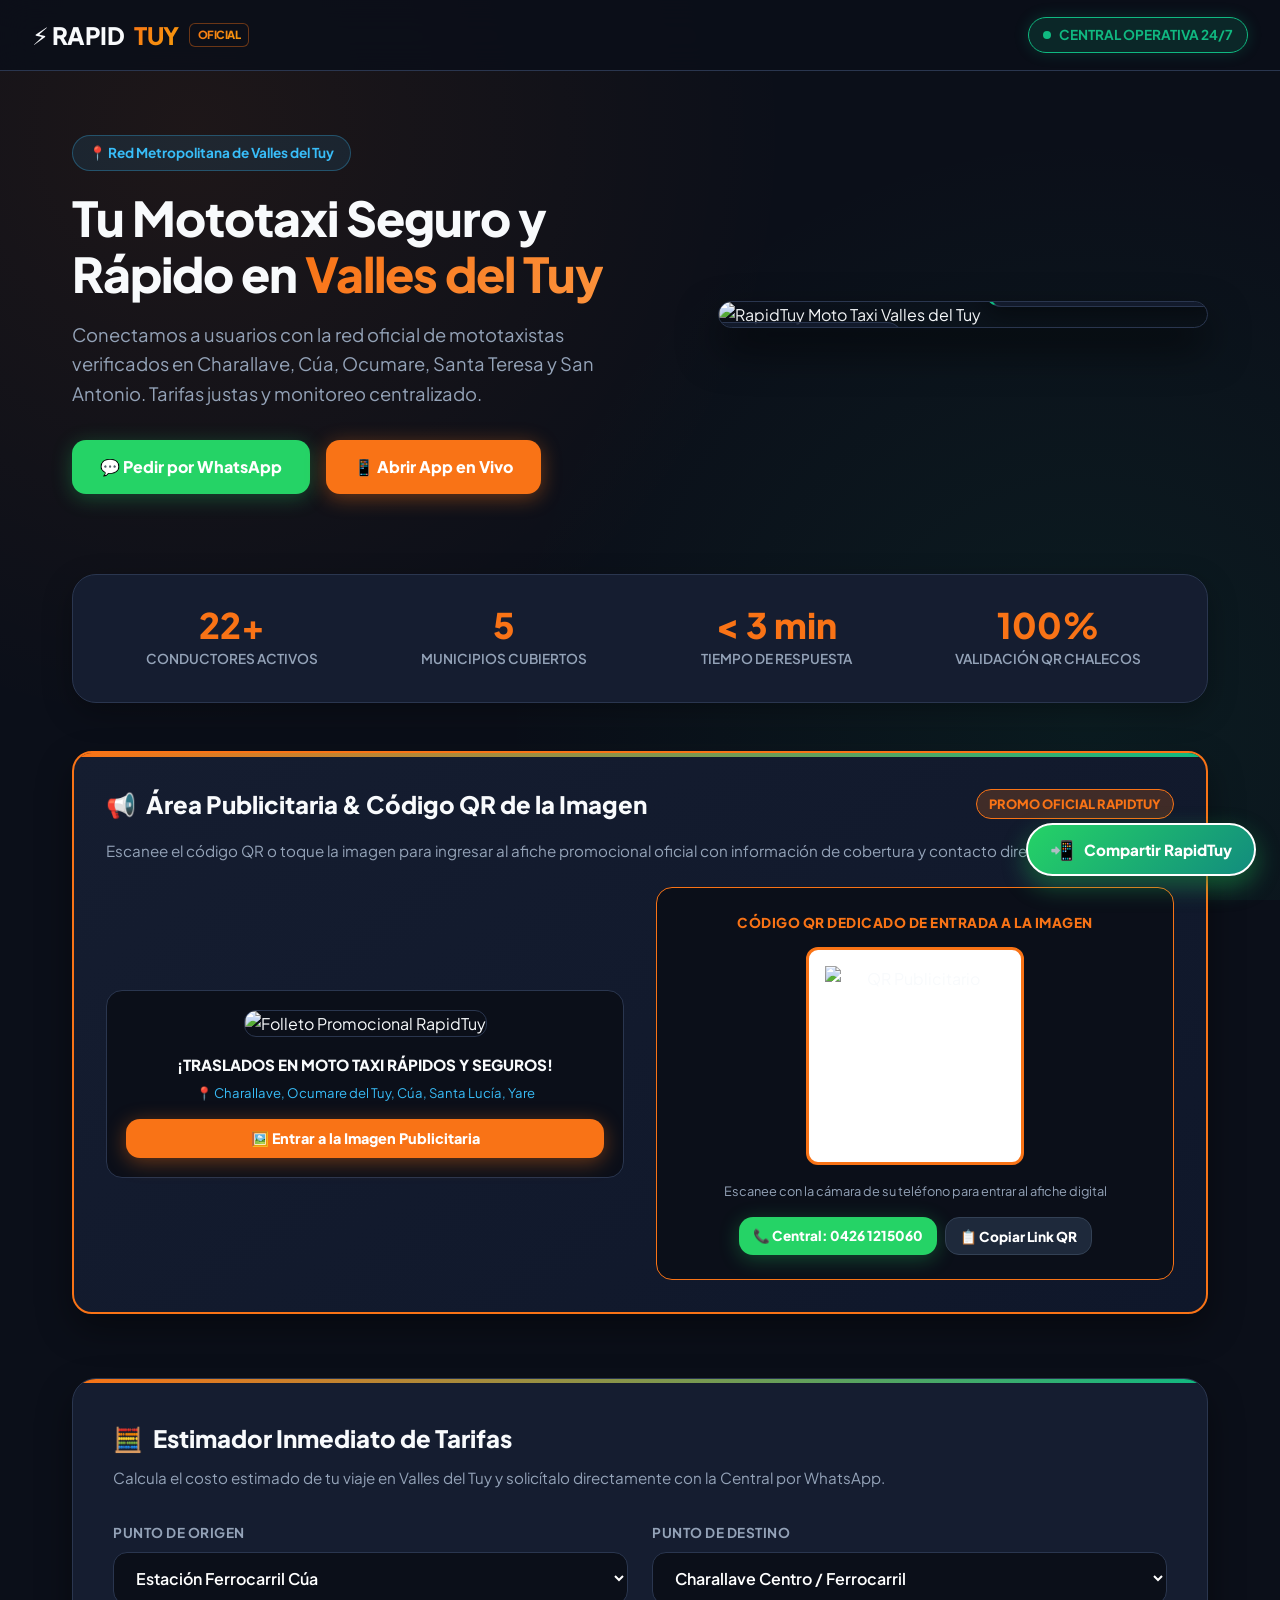
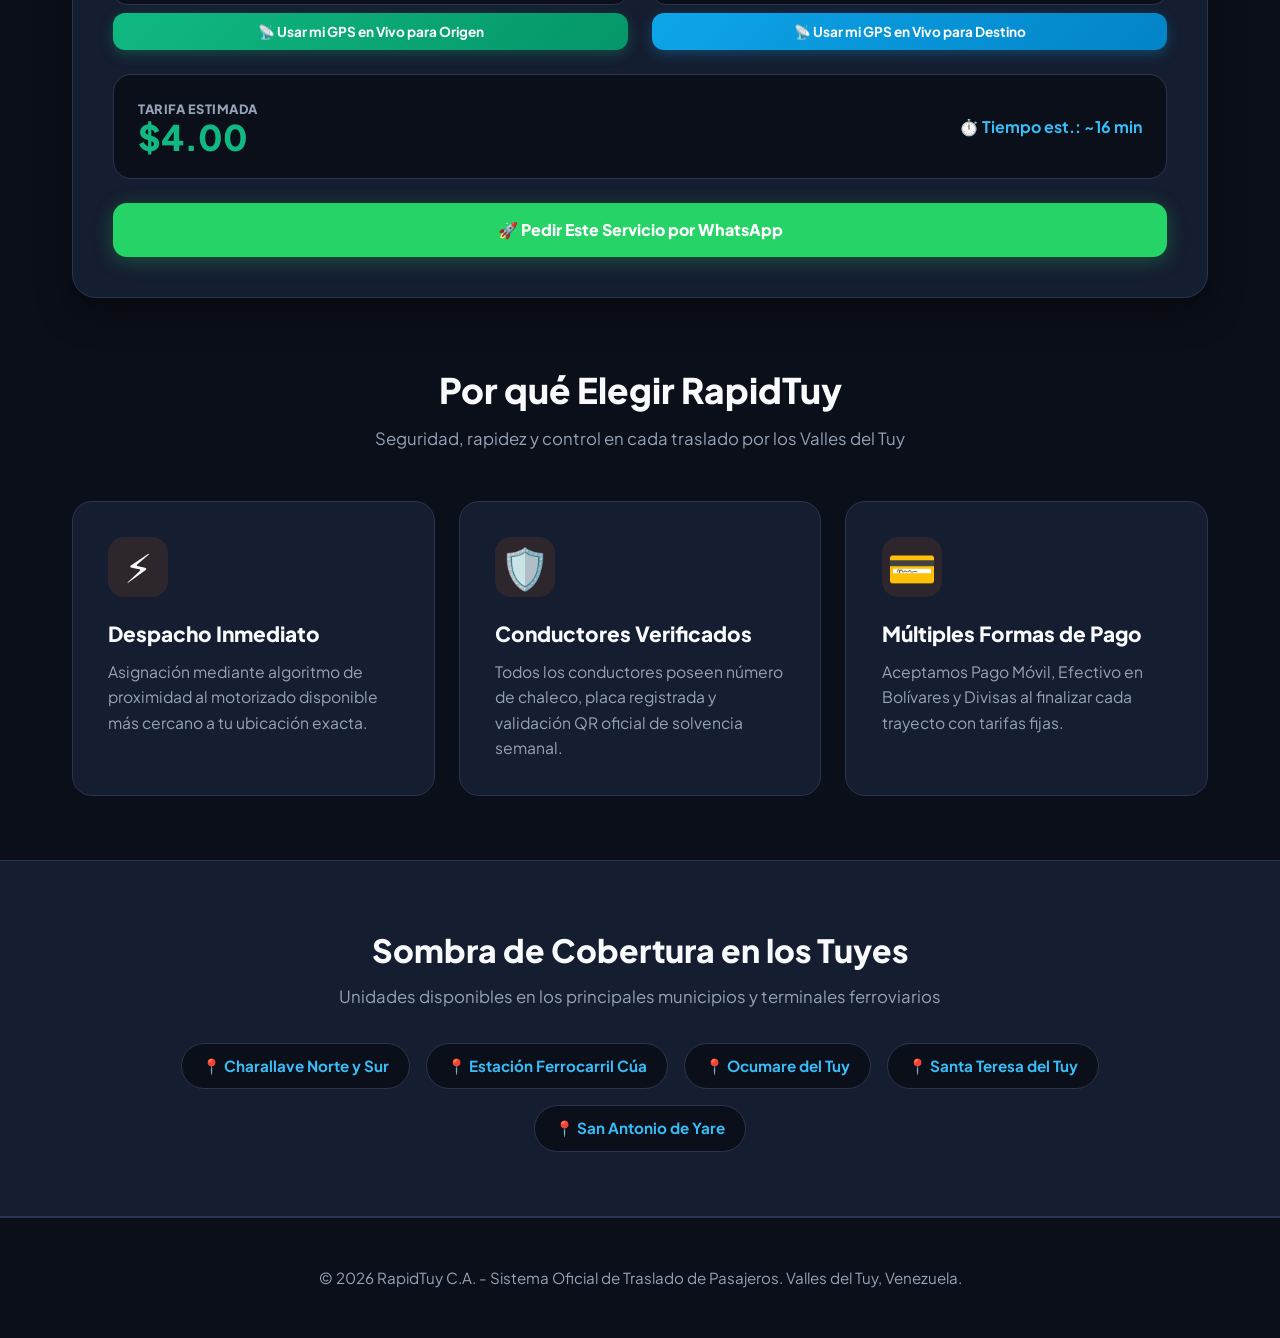
==== web_app/index.html @ 5b8c129d "feat: add floating share button to app and web Implement a floating "Share RapidTuy" button across t" ====
<!DOCTYPE html>
<html lang="es">
<head>
    <meta charset="UTF-8">
    <meta name="viewport" content="width=device-width, initial-scale=1.0">
    <title>RapidTuy - Tu Red Oficial de Mototaxis en Valles del Tuy</title>
    <link href="https://fonts.googleapis.com/css2?family=Plus+Jakarta+Sans:wght@400;500;600;700;800&display=swap" rel="stylesheet">
    <link rel="stylesheet" href="style.css">
</head>
<body>

    <!-- HEADER NAVIGATION -->
    <header>
        <a href="#" class="logo">
            ⚡ RAPID<span>TUY</span>
            <span class="logo-badge">OFICIAL</span>
        </a>
        <div class="status-badge">
            <div class="status-dot"></div>
            <span>CENTRAL OPERATIVA 24/7</span>
        </div>
    </header>

    <!-- HERO SECTION -->
    <section class="hero-container">
        <div class="hero">
            <div class="hero-tag">
                📍 Red Metropolitana de Valles del Tuy
            </div>
            <h1>Tu Mototaxi Seguro y Rápido en <span>Valles del Tuy</span></h1>
            <p>Conectamos a usuarios con la red oficial de mototaxistas verificados en Charallave, Cúa, Ocumare, Santa Teresa y San Antonio. Tarifas justas y monitoreo centralizado.</p>
            
            <div class="cta-group">
                <a href="https://wa.me/584261215060?text=Hola%20RapidTuy%20deseo%20solicitar%20un%20servicio%20de%20moto" class="btn btn-whatsapp" id="heroWhatsappBtn" target="_blank">
                    💬 Pedir por WhatsApp
                </a>
                <a href="https://ais-dev-k7q6427t2vsl3nsbjp7e4k-437635375840.us-west2.run.app" class="btn btn-primary" target="_blank">
                    📱 Abrir App en Vivo
                </a>
            </div>
        </div>

        <div class="hero-visual">
            <div class="image-wrapper">
                <img src="hero_banner.jpg" alt="RapidTuy Moto Taxi Valles del Tuy">
                <div class="floating-badge badge-1">
                    <span style="font-size: 1.2rem;">⚡</span>
                    <div>
                        <div style="color: white; font-weight: 800;">Despacho Inmediato</div>
                        <div style="color: #94A3B8; font-size: 0.75rem;">Tiempo prom.: &lt; 3 min</div>
                    </div>
                </div>
                <div class="floating-badge badge-2">
                    <span style="font-size: 1.2rem;">🛡️</span>
                    <div>
                        <div style="color: white; font-weight: 800;">Conductores Verificados</div>
                        <div style="color: #10B981; font-size: 0.75rem;">Verificación QR Activa</div>
                    </div>
                </div>
            </div>
        </div>
    </section>

    <!-- METRICS SECTION -->
    <section class="metrics-section">
        <div class="metrics-grid">
            <div class="metric-item">
                <div class="metric-number">22+</div>
                <div class="metric-label">Conductores Activos</div>
            </div>
            <div class="metric-item">
                <div class="metric-number">5</div>
                <div class="metric-label">Municipios Cubiertos</div>
            </div>
            <div class="metric-item">
                <div class="metric-number">&lt; 3 min</div>
                <div class="metric-label">Tiempo de Respuesta</div>
            </div>
            <div class="metric-item">
                <div class="metric-number">100%</div>
                <div class="metric-label">Validación QR Chalecos</div>
            </div>
        </div>
    </section>

    <!-- ADVERTISING & PROMO QR SECTION -->
    <section class="advertising-section" id="areaPublicitaria" style="max-width: 1200px; margin: 3rem auto; padding: 0 2rem;">
        <div class="calculator-card" style="border: 2px solid var(--primary); background: linear-gradient(145deg, #151D30 0%, #0F172A 100%); border-radius: 20px; padding: 2rem;">
            <div style="display: flex; justify-content: space-between; align-items: center; flex-wrap: wrap; gap: 1rem; margin-bottom: 1rem;">
                <div class="calculator-title" style="margin-bottom: 0;">
                    <span>📢</span> Área Publicitaria & Código QR de la Imagen
                </div>
                <span style="background: rgba(249, 115, 22, 0.2); border: 1px solid var(--primary); color: var(--primary); padding: 4px 12px; border-radius: 20px; font-weight: 800; font-size: 0.8rem;">PROMO OFICIAL RAPIDTUY</span>
            </div>

            <p style="color: var(--text-muted); font-size: 0.95rem; margin-bottom: 1.5rem;">
                Escanee el código QR o toque la imagen para ingresar al afiche promocional oficial con información de cobertura y contacto directo con la Central.
            </p>

            <div style="display: grid; grid-template-columns: repeat(auto-fit, minmax(280px, 1fr)); gap: 2rem; align-items: center;">
                <!-- Promotional Image Card -->
                <div style="background: #0B0F19; border: 1px solid var(--card-border); border-radius: 16px; padding: 1.2rem; text-align: center;">
                    <img src="./rapidtuy_promo_flyer.jpg" alt="Folleto Promocional RapidTuy" style="width: 100%; height: auto; border-radius: 12px; border: 1px solid #2A364F; cursor: pointer;" onclick="openPromoModal()">
                    <div style="margin-top: 1rem; font-weight: 800; font-size: 0.95rem; color: #F8FAFC;">
                        ¡TRASLADOS EN MOTO TAXI RÁPIDOS Y SEGUROS!
                    </div>
                    <div style="font-size: 0.82rem; color: var(--accent-blue); margin-top: 0.25rem;">
                        📍 Charallave, Ocumare del Tuy, Cúa, Santa Lucía, Yare
                    </div>
                    <button class="btn btn-primary" onclick="openPromoModal()" style="width: 100%; margin-top: 1rem; font-size: 0.9rem; padding: 10px; justify-content: center;">
                        🖼️ Entrar a la Imagen Publicitaria
                    </button>
                </div>

                <!-- QR Generator Card for Image Access -->
                <div style="background: #0B0F19; border: 1px solid var(--primary); border-radius: 16px; padding: 1.5rem; text-align: center;">
                    <div style="font-weight: 800; font-size: 0.85rem; color: var(--primary); letter-spacing: 0.5px; margin-bottom: 0.8rem; text-transform: uppercase;">
                        CÓDIGO QR DEDICADO DE ENTRADA A LA IMAGEN
                    </div>
                    
                    <div style="background: #FFFFFF; border-radius: 12px; padding: 1rem; display: inline-block; border: 3px solid var(--primary); cursor: pointer;" onclick="openPromoModal()">
                        <img id="advertisingQrImg" src="https://api.qrserver.com/v1/create-qr-code/?size=200x200&data=https://ais-pre-k7q6427t2vsl3nsbjp7e4k-437635375840.us-west2.run.app" alt="QR Publicitario" style="width: 180px; height: 180px; display: block;">
                    </div>

                    <div style="margin-top: 1rem; font-size: 0.8rem; color: var(--text-muted);">
                        Escanee con la cámara de su teléfono para entrar al afiche digital
                    </div>

                    <div style="margin-top: 1rem; display: flex; gap: 0.5rem; justify-content: center; flex-wrap: wrap;">
                        <a href="https://wa.me/584261215060?text=Hola%20RapidTuy%20vi%20el%20afiche%20publicitario" target="_blank" class="btn btn-whatsapp" style="font-size: 0.85rem; padding: 8px 14px;">
                            📞 Central: 0426 1215060
                        </a>
                        <button onclick="copyPromoUrl()" class="btn" style="background: #1E293B; border: 1px solid #334155; color: white; font-size: 0.85rem; padding: 8px 14px;">
                            📋 Copiar Link QR
                        </button>
                    </div>
                </div>
            </div>
        </div>
    </section>

    <!-- PROMO MODAL -->
    <div id="promoModal" style="display: none; position: fixed; top: 0; left: 0; width: 100vw; height: 100vh; background: rgba(0,0,0,0.88); backdrop-filter: blur(8px); z-index: 1000; justify-content: center; align-items: center; padding: 1rem;">
        <div style="background: #0B0F19; border: 2px solid var(--primary); border-radius: 20px; max-width: 600px; width: 100%; max-height: 90vh; overflow-y: auto; padding: 1.5rem; position: relative; box-shadow: 0 20px 50px rgba(0,0,0,0.8);">
            <button onclick="closePromoModal()" style="position: absolute; top: 15px; right: 15px; background: #1E293B; border: 1px solid #334155; color: white; border-radius: 50%; width: 32px; height: 32px; cursor: pointer; font-weight: bold;">✕</button>
            <div style="font-size: 1rem; font-weight: 800; color: var(--primary); margin-bottom: 1rem; display: flex; align-items: center; gap: 8px;">
                📢 PUBLICIDAD OFICIAL RAPIDTUY
            </div>
            <img src="./rapidtuy_promo_flyer.jpg" alt="Folleto Promocional RapidTuy Grande" style="width: 100%; border-radius: 12px; border: 1px solid #2A364F;">
            <div style="margin-top: 1rem; text-align: center; background: #151D30; padding: 1rem; border-radius: 12px; border: 1px solid #2A364F;">
                <div style="font-weight: 800; color: white; font-size: 0.95rem;">¡TRASLADOS EN MOTO TAXI RÁPIDOS Y SEGUROS!</div>
                <div style="font-size: 0.85rem; color: var(--accent-blue); margin-top: 4px;">Charallave, Ocumare del Tuy, Cúa, Santa Lucía, Yare</div>
                <div style="font-weight: 700; color: var(--accent-green); margin-top: 4px;">Contacto Directo: 0426 1215060</div>
            </div>
            <div style="margin-top: 1rem; display: flex; gap: 0.5rem; justify-content: center;">
                <a href="https://wa.me/584261215060?text=Hola%20RapidTuy%20solicito%20servicio" target="_blank" class="btn btn-whatsapp" style="width: 100%; justify-content: center;">
                    🚀 Solicitar Servicio por WhatsApp
                </a>
            </div>
        </div>
    </div>

    <!-- FARE ESTIMATOR CALCULATOR -->
    <section class="calculator-section">
        <div class="calculator-card">
            <div class="calculator-title">
                <span>🧮</span> Estimador Inmediato de Tarifas
            </div>
            <div class="calculator-subtitle">
                Calcula el costo estimado de tu viaje en Valles del Tuy y solicítalo directamente con la Central por WhatsApp.
            </div>

            <div class="form-grid">
                <div class="form-group">
                    <label for="origin">Punto de Origen</label>
                    <select id="origin" class="form-control">
                        <option value="charallave_centro">Charallave Centro / Ferrocarril</option>
                        <option value="ferro_cua" selected>Estación Ferrocarril Cúa</option>
                        <option value="ocumare_centro">Ocumare del Tuy Centro</option>
                        <option value="santa_teresa">Santa Teresa del Tuy Centro</option>
                        <option value="yare">San Antonio de Yare Plaza</option>
                        <option value="tamanaco_tuy">C.C. Tamanaco Tuy (Charallave)</option>
                        <option value="las_brisas">Las Brisas / Charallave Norte</option>
                        <option value="pinto_salinas">Pinto Salinas / Cúa Sur</option>
                    </select>
                    <button type="button" id="btnGpsOrigin" class="btn-gps-origin">📡 Usar mi GPS en Vivo para Origen</button>
                </div>

                <div class="form-group">
                    <label for="destination">Punto de Destino</label>
                    <select id="destination" class="form-control">
                        <option value="charallave_centro" selected>Charallave Centro / Ferrocarril</option>
                        <option value="ferro_cua">Estación Ferrocarril Cúa</option>
                        <option value="ocumare_centro">Ocumare del Tuy Centro</option>
                        <option value="santa_teresa">Santa Teresa del Tuy Centro</option>
                        <option value="yare">San Antonio de Yare Plaza</option>
                        <option value="tamanaco_tuy">C.C. Tamanaco Tuy (Charallave)</option>
                        <option value="las_brisas">Las Brisas / Charallave Norte</option>
                        <option value="pinto_salinas">Pinto Salinas / Cúa Sur</option>
                    </select>
                    <button type="button" id="btnGpsDest" class="btn-gps-dest">📡 Usar mi GPS en Vivo para Destino</button>
                </div>
            </div>

            <div class="estimate-box">
                <div>
                    <div style="font-size: 0.8rem; color: var(--text-muted); font-weight: 800; letter-spacing: 0.5px;">TARIFA ESTIMADA</div>
                    <div class="estimate-price" id="farePrice">$4.00</div>
                </div>
                <div id="estimatedTime" style="color: var(--accent-blue); font-weight: 700; font-size: 1rem;">
                    ⏱️ Tiempo de llegada est.: ~12 min
                </div>
            </div>

            <div style="margin-top: 1.5rem;">
                <a href="#" id="requestWhatsappBtn" class="btn btn-whatsapp" style="width: 100%; justify-content: center;" target="_blank">
                    🚀 Pedir Este Servicio por WhatsApp
                </a>
            </div>
        </div>
    </section>

    <!-- FEATURES SECTION -->
    <section class="features-section">
        <div class="section-header">
            <h2>Por qué Elegir <span>RapidTuy</span></h2>
            <p>Seguridad, rapidez y control en cada traslado por los Valles del Tuy</p>
        </div>

        <div class="features-grid">
            <div class="feature-card">
                <div class="feature-icon">⚡</div>
                <div class="feature-title">Despacho Inmediato</div>
                <div class="feature-desc">Asignación mediante algoritmo de proximidad al motorizado disponible más cercano a tu ubicación exacta.</div>
            </div>
            <div class="feature-card">
                <div class="feature-icon">🛡️</div>
                <div class="feature-title">Conductores Verificados</div>
                <div class="feature-desc">Todos los conductores poseen número de chaleco, placa registrada y validación QR oficial de solvencia semanal.</div>
            </div>
            <div class="feature-card">
                <div class="feature-icon">💳</div>
                <div class="feature-title">Múltiples Formas de Pago</div>
                <div class="feature-desc">Aceptamos Pago Móvil, Efectivo en Bolívares y Divisas al finalizar cada trayecto con tarifas fijas.</div>
            </div>
        </div>
    </section>

    <!-- COVERAGE ZONES -->
    <section class="zones-section">
        <h2 style="font-size: 2rem; font-weight: 800;">Sombra de Cobertura en los Tuyes</h2>
        <p style="color: var(--text-muted); margin-top: 0.5rem; font-size: 1.05rem;">Unidades disponibles en los principales municipios y terminales ferroviarios</p>
        <div class="zones-list">
            <div class="zone-pill">📍 Charallave Norte y Sur</div>
            <div class="zone-pill">📍 Estación Ferrocarril Cúa</div>
            <div class="zone-pill">📍 Ocumare del Tuy</div>
            <div class="zone-pill">📍 Santa Teresa del Tuy</div>
            <div class="zone-pill">📍 San Antonio de Yare</div>
        </div>
    </section>

    <!-- FOOTER -->
    <footer>
        <p>&copy; 2026 RapidTuy C.A. - Sistema Oficial de Traslado de Pasajeros. Valles del Tuy, Venezuela.</p>
    </footer>

    <!-- FLOATING SHARE BUTTON (WEB SHARE API) -->
    <button class="floating-share-btn" onclick="shareRapidTuy()" id="btnFloatingShare" title="Compartir RapidTuy por mensajería">
        <span style="font-size: 1.2rem;">📲</span>
        <span>Compartir RapidTuy</span>
    </button>

    <script src="script.js"></script>
</body>
</html>
---- web_app/style.css ----
:root {
    --primary: #F97316;
    --primary-hover: #EA580C;
    --primary-glow: rgba(249, 115, 22, 0.4);
    --dark-bg: #0B0F19;
    --card-bg: #151D30;
    --card-border: #2A364F;
    --text-light: #F8FAFC;
    --text-muted: #94A3B8;
    --accent-green: #10B981;
    --accent-blue: #38BDF8;
    --accent-purple: #818CF8;
}

* {
    margin: 0;
    padding: 0;
    box-sizing: border-box;
    font-family: 'Plus Jakarta Sans', system-ui, -apple-system, sans-serif;
}

body {
    background-color: var(--dark-bg);
    color: var(--text-light);
    line-height: 1.6;
    overflow-x: hidden;
    background-image: 
        radial-gradient(circle at 15% 15%, rgba(249, 115, 22, 0.08) 0%, transparent 45%),
        radial-gradient(circle at 85% 80%, rgba(16, 185, 129, 0.08) 0%, transparent 45%);
    background-attachment: fixed;
}

/* HEADER NAV */
header {
    background-color: rgba(11, 15, 25, 0.85);
    backdrop-filter: blur(16px);
    -webkit-backdrop-filter: blur(16px);
    position: sticky;
    top: 0;
    z-index: 100;
    border-bottom: 1px solid var(--card-border);
    padding: 1rem 2rem;
    display: flex;
    justify-content: space-between;
    align-items: center;
}

.logo {
    display: flex;
    align-items: center;
    gap: 10px;
    font-size: 1.5rem;
    font-weight: 800;
    color: var(--text-light);
    text-decoration: none;
    letter-spacing: -0.5px;
}

.logo span {
    color: var(--primary);
    background: linear-gradient(135deg, #F97316 0%, #F59E0B 100%);
    -webkit-background-clip: text;
    -webkit-text-fill-color: transparent;
}

.logo-badge {
    background: rgba(249, 115, 22, 0.15);
    border: 1px solid rgba(249, 115, 22, 0.4);
    color: var(--primary);
    font-size: 0.7rem;
    font-weight: 800;
    padding: 2px 8px;
    border-radius: 6px;
    text-transform: uppercase;
}

.status-badge {
    background-color: rgba(16, 185, 129, 0.15);
    color: var(--accent-green);
    padding: 6px 14px;
    border-radius: 20px;
    font-size: 0.85rem;
    font-weight: 700;
    border: 1px solid var(--accent-green);
    display: inline-flex;
    align-items: center;
    gap: 8px;
    box-shadow: 0 0 15px rgba(16, 185, 129, 0.2);
}

.status-dot {
    width: 8px;
    height: 8px;
    background-color: var(--accent-green);
    border-radius: 50%;
    animation: pulse 1.5s infinite;
}

@keyframes pulse {
    0% { opacity: 0.4; transform: scale(0.9); }
    50% { opacity: 1; transform: scale(1.2); }
    100% { opacity: 0.4; transform: scale(0.9); }
}

/* HERO SECTION */
.hero-container {
    max-width: 1200px;
    margin: 0 auto;
    padding: 4rem 2rem 2rem 2rem;
    display: grid;
    grid-template-columns: 1.1fr 0.9fr;
    gap: 3rem;
    align-items: center;
}

@media (max-width: 900px) {
    .hero-container {
        grid-template-columns: 1fr;
        text-align: center;
        padding-top: 2rem;
    }
}

.hero-tag {
    display: inline-flex;
    align-items: center;
    gap: 8px;
    background: rgba(56, 189, 248, 0.1);
    border: 1px solid rgba(56, 189, 248, 0.3);
    color: var(--accent-blue);
    padding: 6px 16px;
    border-radius: 30px;
    font-size: 0.85rem;
    font-weight: 700;
    margin-bottom: 1.2rem;
}

.hero h1 {
    font-size: 3rem;
    font-weight: 800;
    line-height: 1.15;
    margin-bottom: 1.2rem;
    letter-spacing: -1px;
}

.hero h1 span {
    background: linear-gradient(135deg, #F97316 0%, #FB923C 100%);
    -webkit-background-clip: text;
    -webkit-text-fill-color: transparent;
}

.hero p {
    font-size: 1.15rem;
    color: var(--text-muted);
    margin-bottom: 2rem;
    max-width: 580px;
}

.cta-group {
    display: flex;
    gap: 1rem;
    flex-wrap: wrap;
}

@media (max-width: 900px) {
    .cta-group {
        justify-content: center;
    }
}

.btn {
    padding: 14px 28px;
    border-radius: 14px;
    font-weight: 800;
    text-decoration: none;
    display: inline-flex;
    align-items: center;
    gap: 10px;
    transition: all 0.25s cubic-bezier(0.4, 0, 0.2, 1);
    font-size: 1rem;
    border: none;
    cursor: pointer;
}

.btn-primary {
    background-color: var(--primary);
    color: white;
    box-shadow: 0 4px 20px var(--primary-glow);
}

.btn-primary:hover {
    background-color: var(--primary-hover);
    transform: translateY(-3px);
    box-shadow: 0 8px 25px rgba(249, 115, 22, 0.6);
}

.btn-whatsapp {
    background-color: #25D366;
    color: white;
    box-shadow: 0 4px 20px rgba(37, 211, 102, 0.3);
}

.btn-whatsapp:hover {
    background-color: #1DA851;
    transform: translateY(-3px);
    box-shadow: 0 8px 25px rgba(37, 211, 102, 0.5);
}

        .btn-gps-origin {
            background: linear-gradient(135deg, #10B981 0%, #059669 100%) !important;
            color: white !important;
            border: none !important;
            border-radius: 12px !important;
            padding: 10px 14px !important;
            font-size: 0.85rem !important;
            font-weight: 700 !important;
            width: 100% !important;
            margin-top: 8px !important;
            box-shadow: 0 4px 14px rgba(16, 185, 129, 0.3) !important;
            transition: all 0.25s ease !important;
            cursor: pointer !important;
            display: inline-flex !important;
            align-items: center !important;
            justify-content: center !important;
            gap: 6px !important;
        }

        .btn-gps-origin:hover {
            transform: translateY(-2px) !important;
            box-shadow: 0 6px 20px rgba(16, 185, 129, 0.5) !important;
        }

        .btn-gps-dest {
            background: linear-gradient(135deg, #0EA5E9 0%, #0284C7 100%) !important;
            color: white !important;
            border: none !important;
            border-radius: 12px !important;
            padding: 10px 14px !important;
            font-size: 0.85rem !important;
            font-weight: 700 !important;
            width: 100% !important;
            margin-top: 8px !important;
            box-shadow: 0 4px 14px rgba(14, 165, 233, 0.3) !important;
            transition: all 0.25s ease !important;
            cursor: pointer !important;
            display: inline-flex !important;
            align-items: center !important;
            justify-content: center !important;
            gap: 6px !important;
        }

        .btn-gps-dest:hover {
            transform: translateY(-2px) !important;
            box-shadow: 0 6px 20px rgba(14, 165, 233, 0.5) !important;
        }

.btn-secondary {
    background-color: var(--card-bg);
    color: var(--text-light);
    border: 1px solid var(--card-border);
}

.btn-secondary:hover {
    background-color: var(--card-border);
    transform: translateY(-2px);
}

/* HERO IMAGE CARD */
.hero-visual {
    position: relative;
    display: flex;
    justify-content: center;
}

.image-wrapper {
    position: relative;
    width: 100%;
    border-radius: 24px;
    overflow: hidden;
    border: 1px solid var(--card-border);
    box-shadow: 0 20px 40px rgba(0, 0, 0, 0.6);
}

.image-wrapper img {
    width: 100%;
    height: auto;
    display: block;
    object-fit: cover;
    transition: transform 0.5s ease;
}

.image-wrapper:hover img {
    transform: scale(1.03);
}

.floating-badge {
    position: absolute;
    background: rgba(21, 29, 48, 0.85);
    backdrop-filter: blur(12px);
    border: 1px solid var(--card-border);
    padding: 10px 16px;
    border-radius: 16px;
    display: flex;
    align-items: center;
    gap: 10px;
    box-shadow: 0 10px 25px rgba(0, 0, 0, 0.4);
    font-size: 0.85rem;
    font-weight: 700;
}

.badge-1 {
    top: 20px;
    left: -15px;
    border-left: 4px solid var(--primary);
}

.badge-2 {
    bottom: 20px;
    right: -15px;
    border-left: 4px solid var(--accent-green);
}

/* METRICS BAR */
.metrics-section {
    max-width: 1200px;
    margin: 3rem auto;
    padding: 0 2rem;
}

.metrics-grid {
    display: grid;
    grid-template-columns: repeat(auto-fit, minmax(200px, 1fr));
    gap: 1.2rem;
    background: var(--card-bg);
    border: 1px solid var(--card-border);
    padding: 2rem;
    border-radius: 24px;
    box-shadow: 0 10px 30px rgba(0,0,0,0.3);
}

.metric-item {
    text-align: center;
}

.metric-number {
    font-size: 2.2rem;
    font-weight: 800;
    color: var(--primary);
    line-height: 1;
    margin-bottom: 6px;
}

.metric-label {
    font-size: 0.85rem;
    color: var(--text-muted);
    font-weight: 600;
    text-transform: uppercase;
}

/* FARE CALCULATOR */
.calculator-section {
    max-width: 1200px;
    margin: 4rem auto;
    padding: 0 2rem;
}

.calculator-card {
    background-color: var(--card-bg);
    border: 1px solid var(--card-border);
    border-radius: 24px;
    padding: 2.5rem;
    box-shadow: 0 15px 35px rgba(0, 0, 0, 0.4);
    position: relative;
    overflow: hidden;
}

.calculator-card::before {
    content: '';
    position: absolute;
    top: 0;
    left: 0;
    right: 0;
    height: 4px;
    background: linear-gradient(90deg, var(--primary), var(--accent-green));
}

.calculator-title {
    font-size: 1.5rem;
    font-weight: 800;
    margin-bottom: 0.5rem;
    display: flex;
    align-items: center;
    gap: 10px;
}

.calculator-subtitle {
    color: var(--text-muted);
    font-size: 0.95rem;
    margin-bottom: 2rem;
}

.form-grid {
    display: grid;
    grid-template-columns: 1fr 1fr;
    gap: 1.5rem;
    margin-bottom: 1.5rem;
}

@media (max-width: 700px) {
    .form-grid {
        grid-template-columns: 1fr;
    }
}

.form-group label {
    display: block;
    font-size: 0.85rem;
    font-weight: 700;
    color: var(--text-muted);
    margin-bottom: 8px;
    text-transform: uppercase;
    letter-spacing: 0.5px;
}

.form-control {
    width: 100%;
    padding: 14px 18px;
    border-radius: 14px;
    border: 1px solid var(--card-border);
    background-color: var(--dark-bg);
    color: white;
    font-size: 1rem;
    font-weight: 600;
    outline: none;
    transition: border-color 0.2s ease;
}

.form-control:focus {
    border-color: var(--primary);
}

.estimate-box {
    background-color: var(--dark-bg);
    border: 1px solid var(--card-border);
    border-radius: 18px;
    padding: 1.5rem;
    display: flex;
    justify-content: space-between;
    align-items: center;
    flex-wrap: wrap;
    gap: 1rem;
    margin-top: 1.5rem;
}

.estimate-price {
    font-size: 2.2rem;
    font-weight: 800;
    color: var(--accent-green);
    line-height: 1;
}

/* FEATURES GRID */
.features-section {
    max-width: 1200px;
    margin: 4rem auto;
    padding: 0 2rem;
}

.section-header {
    text-align: center;
    margin-bottom: 3rem;
}

.section-header h2 {
    font-size: 2.2rem;
    font-weight: 800;
    margin-bottom: 0.5rem;
}

.section-header p {
    color: var(--text-muted);
    font-size: 1.05rem;
}

.features-grid {
    display: grid;
    grid-template-columns: repeat(auto-fit, minmax(320px, 1fr));
    gap: 1.5rem;
}

.feature-card {
    background-color: var(--card-bg);
    border: 1px solid var(--card-border);
    padding: 2.2rem;
    border-radius: 20px;
    transition: all 0.3s ease;
}

.feature-card:hover {
    transform: translateY(-5px);
    border-color: var(--primary);
    box-shadow: 0 10px 25px rgba(249, 115, 22, 0.15);
}

.feature-icon {
    font-size: 2.5rem;
    margin-bottom: 1.2rem;
    background: rgba(249, 115, 22, 0.1);
    width: 60px;
    height: 60px;
    display: flex;
    align-items: center;
    justify-content: center;
    border-radius: 16px;
}

.feature-title {
    font-size: 1.3rem;
    font-weight: 800;
    margin-bottom: 0.6rem;
}

.feature-desc {
    color: var(--text-muted);
    font-size: 0.98rem;
    line-height: 1.6;
}

/* COVERAGE ZONES */
.zones-section {
    background-color: var(--card-bg);
    border-top: 1px solid var(--card-border);
    border-bottom: 1px solid var(--card-border);
    padding: 4rem 2rem;
    text-align: center;
}

.zones-list {
    display: flex;
    justify-content: center;
    gap: 1rem;
    flex-wrap: wrap;
    margin-top: 2rem;
    max-width: 1000px;
    margin-left: auto;
    margin-right: auto;
}

.zone-pill {
    background-color: var(--dark-bg);
    border: 1px solid var(--card-border);
    padding: 10px 20px;
    border-radius: 30px;
    font-weight: 700;
    font-size: 0.95rem;
    color: var(--accent-blue);
    transition: all 0.2s ease;
}

.zone-pill:hover {
    border-color: var(--accent-blue);
    transform: scale(1.05);
}

footer {
    text-align: center;
    padding: 3rem 1rem;
    color: var(--text-muted);
    font-size: 0.95rem;
    border-top: 1px solid var(--card-border);
}

/* FLOATING SHARE BUTTON */
.floating-share-btn {
    position: fixed;
    bottom: 24px;
    right: 24px;
    z-index: 9999;
    background: linear-gradient(135deg, #25D366 0%, #128C7E 100%);
    color: #ffffff;
    border: 2px solid #ffffff;
    border-radius: 50px;
    padding: 12px 22px;
    display: flex;
    align-items: center;
    gap: 10px;
    font-family: inherit;
    font-weight: 800;
    font-size: 0.95rem;
    cursor: pointer;
    box-shadow: 0 10px 25px rgba(37, 211, 102, 0.4), 0 4px 10px rgba(0, 0, 0, 0.3);
    transition: all 0.3s cubic-bezier(0.175, 0.885, 0.32, 1.275);
    text-decoration: none;
}

.floating-share-btn:hover {
    transform: translateY(-4px) scale(1.06);
    box-shadow: 0 14px 32px rgba(37, 211, 102, 0.6), 0 6px 15px rgba(0, 0, 0, 0.4);
}

.floating-share-btn:active {
    transform: translateY(0) scale(0.98);
}
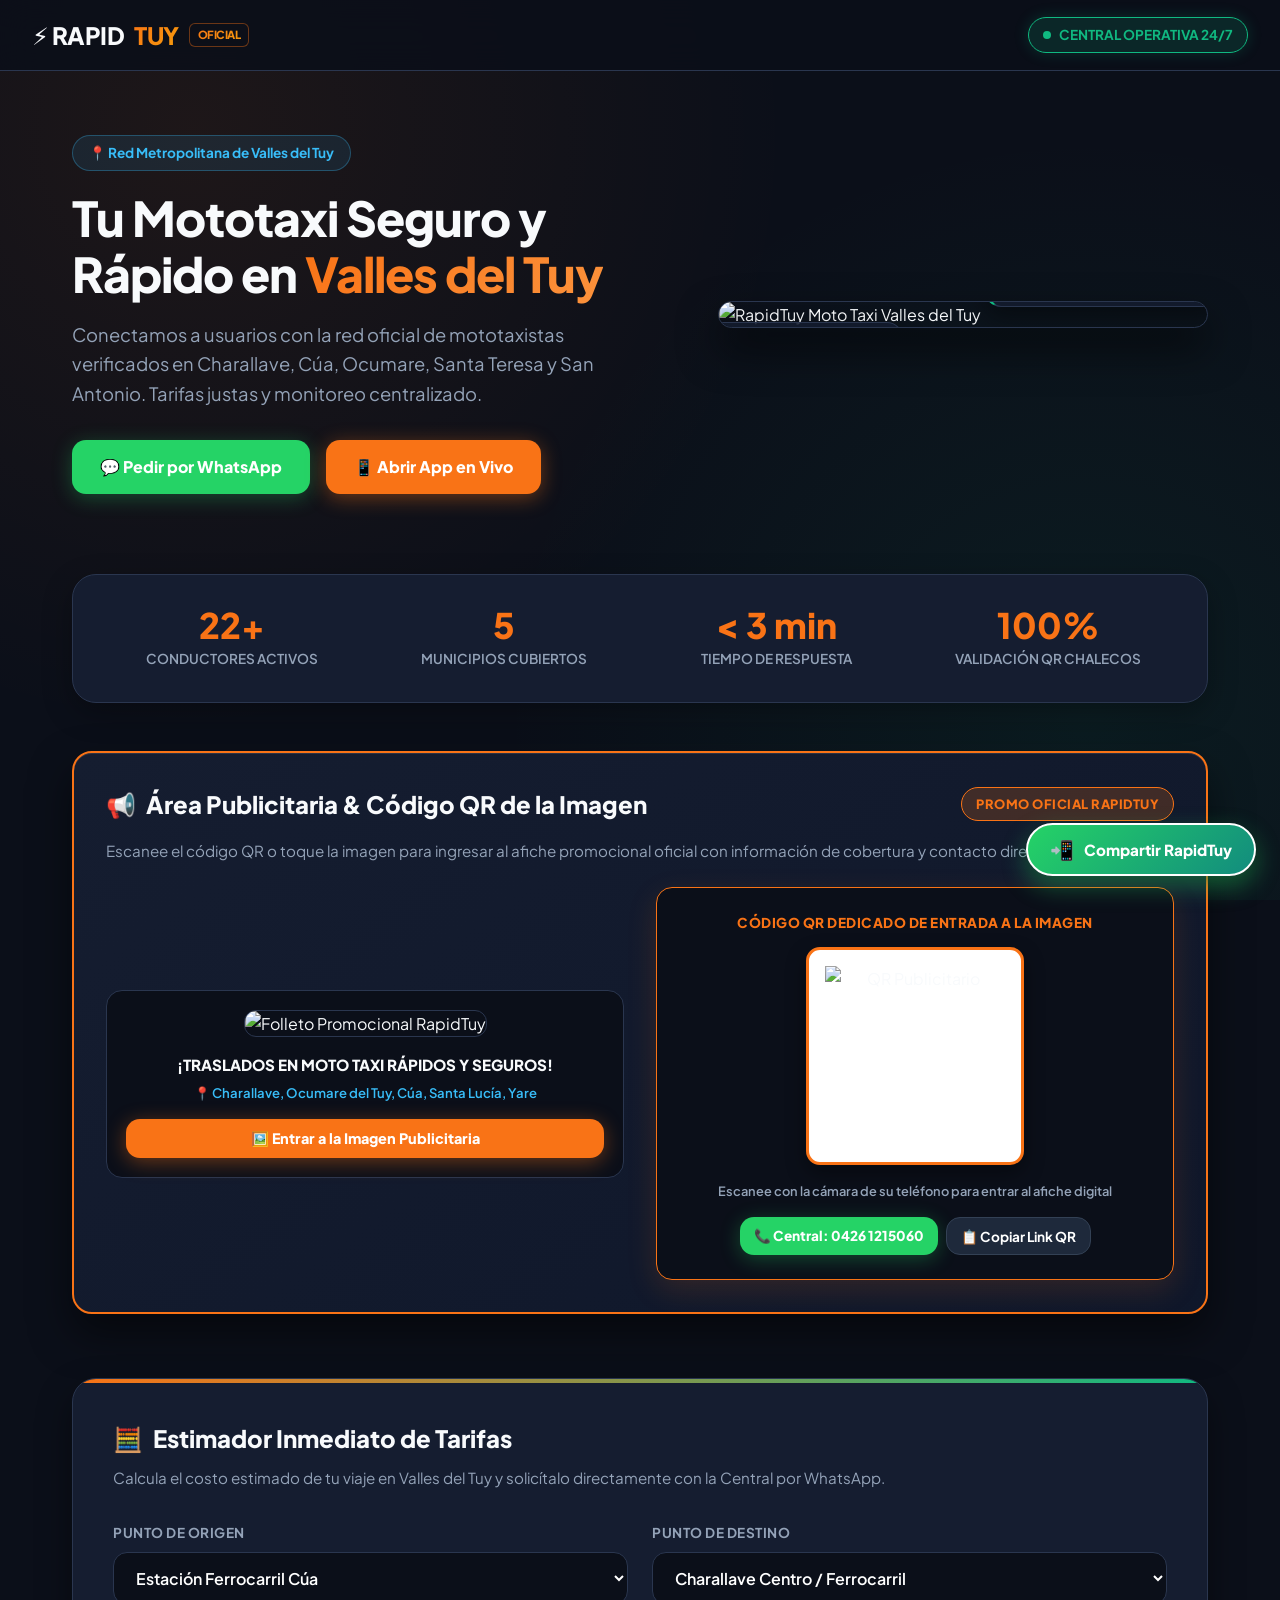
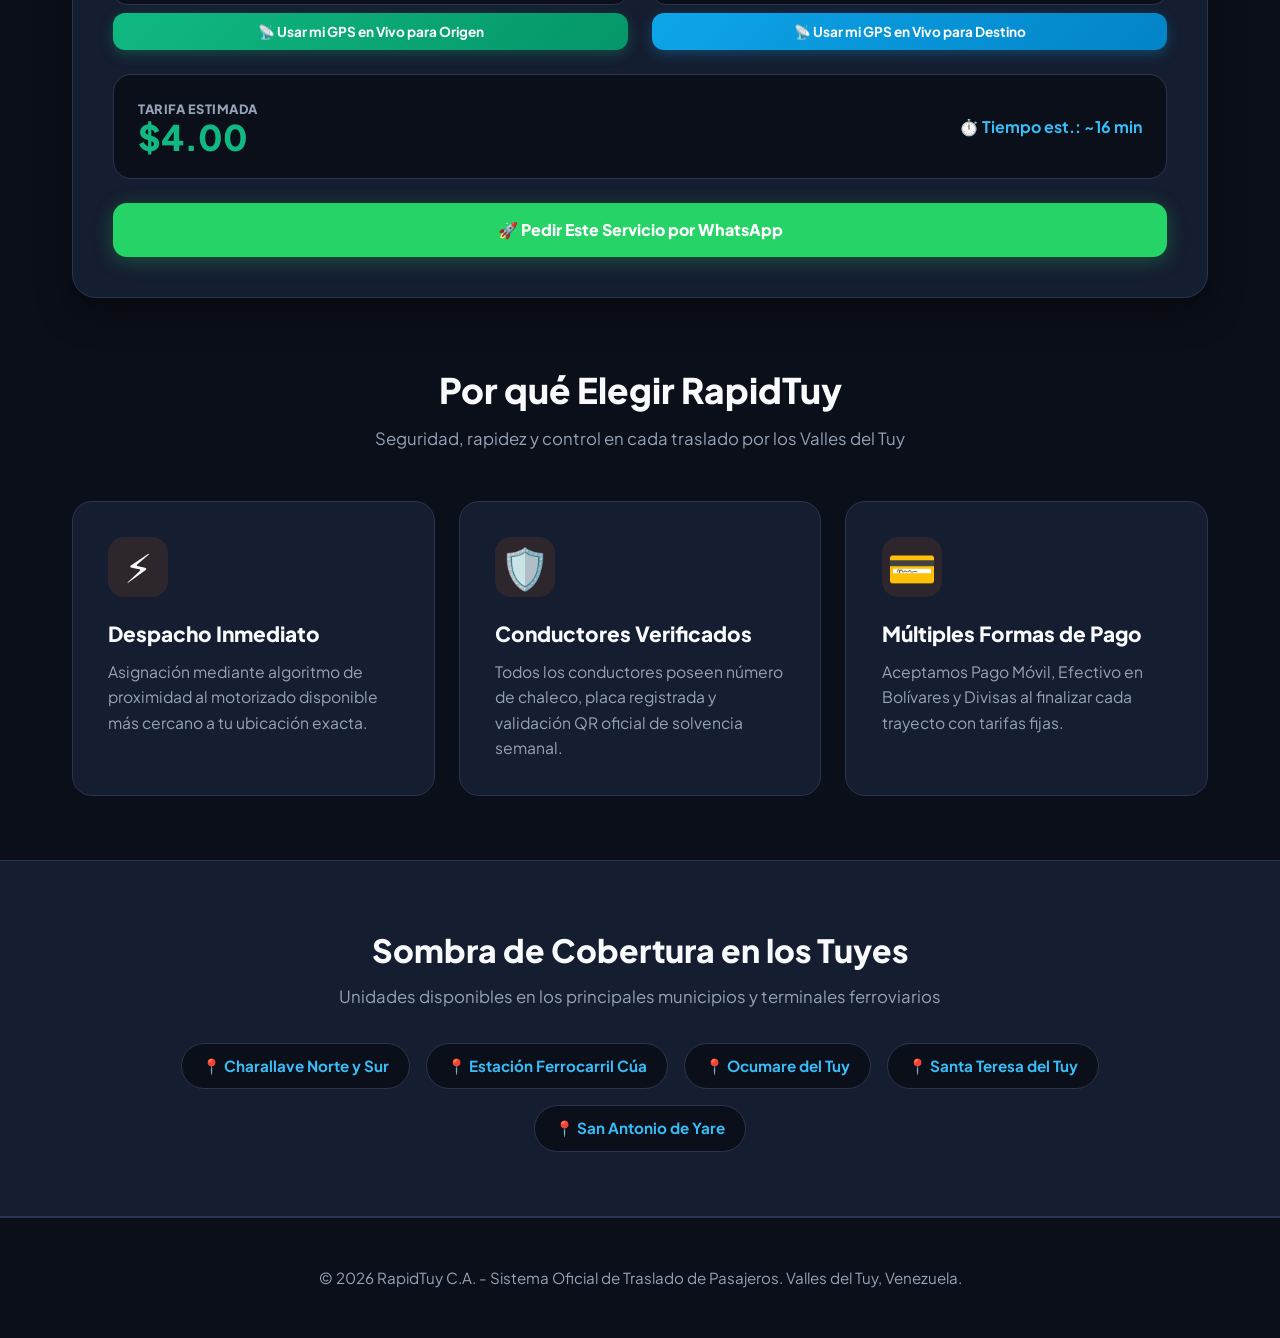
==== commit e16fd3d5: "style: add styles for advertising and promo section Introduce modular CSS classes for promo cards, b" ====
--- a/web_app/index.html
+++ b/web_app/index.html
@@ -85,12 +85,12 @@
 
     <!-- ADVERTISING & PROMO QR SECTION -->
     <section class="advertising-section" id="areaPublicitaria" style="max-width: 1200px; margin: 3rem auto; padding: 0 2rem;">
-        <div class="calculator-card" style="border: 2px solid var(--primary); background: linear-gradient(145deg, #151D30 0%, #0F172A 100%); border-radius: 20px; padding: 2rem;">
+        <div class="promo-card-wrapper">
             <div style="display: flex; justify-content: space-between; align-items: center; flex-wrap: wrap; gap: 1rem; margin-bottom: 1rem;">
                 <div class="calculator-title" style="margin-bottom: 0;">
                     <span>📢</span> Área Publicitaria & Código QR de la Imagen
                 </div>
-                <span style="background: rgba(249, 115, 22, 0.2); border: 1px solid var(--primary); color: var(--primary); padding: 4px 12px; border-radius: 20px; font-weight: 800; font-size: 0.8rem;">PROMO OFICIAL RAPIDTUY</span>
+                <span class="promo-header-badge">PROMO OFICIAL RAPIDTUY</span>
             </div>
 
             <p style="color: var(--text-muted); font-size: 0.95rem; margin-bottom: 1.5rem;">
@@ -99,12 +99,12 @@
 
             <div style="display: grid; grid-template-columns: repeat(auto-fit, minmax(280px, 1fr)); gap: 2rem; align-items: center;">
                 <!-- Promotional Image Card -->
-                <div style="background: #0B0F19; border: 1px solid var(--card-border); border-radius: 16px; padding: 1.2rem; text-align: center;">
-                    <img src="./rapidtuy_promo_flyer.jpg" alt="Folleto Promocional RapidTuy" style="width: 100%; height: auto; border-radius: 12px; border: 1px solid #2A364F; cursor: pointer;" onclick="openPromoModal()">
+                <div class="promo-flyer-box">
+                    <img src="./rapidtuy_promo_flyer.jpg" alt="Folleto Promocional RapidTuy" class="promo-flyer-img" onclick="openPromoModal()">
                     <div style="margin-top: 1rem; font-weight: 800; font-size: 0.95rem; color: #F8FAFC;">
                         ¡TRASLADOS EN MOTO TAXI RÁPIDOS Y SEGUROS!
                     </div>
-                    <div style="font-size: 0.82rem; color: var(--accent-blue); margin-top: 0.25rem;">
+                    <div style="font-size: 0.82rem; color: var(--accent-blue); margin-top: 0.25rem; font-weight: 600;">
                         📍 Charallave, Ocumare del Tuy, Cúa, Santa Lucía, Yare
                     </div>
                     <button class="btn btn-primary" onclick="openPromoModal()" style="width: 100%; margin-top: 1rem; font-size: 0.9rem; padding: 10px; justify-content: center;">
@@ -113,16 +113,16 @@
                 </div>
 
                 <!-- QR Generator Card for Image Access -->
-                <div style="background: #0B0F19; border: 1px solid var(--primary); border-radius: 16px; padding: 1.5rem; text-align: center;">
+                <div class="promo-qr-box">
                     <div style="font-weight: 800; font-size: 0.85rem; color: var(--primary); letter-spacing: 0.5px; margin-bottom: 0.8rem; text-transform: uppercase;">
                         CÓDIGO QR DEDICADO DE ENTRADA A LA IMAGEN
                     </div>
                     
-                    <div style="background: #FFFFFF; border-radius: 12px; padding: 1rem; display: inline-block; border: 3px solid var(--primary); cursor: pointer;" onclick="openPromoModal()">
+                    <div class="promo-qr-container" onclick="openPromoModal()">
                         <img id="advertisingQrImg" src="https://api.qrserver.com/v1/create-qr-code/?size=200x200&data=https://ais-pre-k7q6427t2vsl3nsbjp7e4k-437635375840.us-west2.run.app" alt="QR Publicitario" style="width: 180px; height: 180px; display: block;">
                     </div>
 
-                    <div style="margin-top: 1rem; font-size: 0.8rem; color: var(--text-muted);">
+                    <div style="margin-top: 1rem; font-size: 0.8rem; color: var(--text-muted); font-weight: 600;">
                         Escanee con la cámara de su teléfono para entrar al afiche digital
                     </div>
 
@@ -130,7 +130,7 @@
                         <a href="https://wa.me/584261215060?text=Hola%20RapidTuy%20vi%20el%20afiche%20publicitario" target="_blank" class="btn btn-whatsapp" style="font-size: 0.85rem; padding: 8px 14px;">
                             📞 Central: 0426 1215060
                         </a>
-                        <button onclick="copyPromoUrl()" class="btn" style="background: #1E293B; border: 1px solid #334155; color: white; font-size: 0.85rem; padding: 8px 14px;">
+                        <button onclick="copyPromoUrl()" class="btn" style="background: #1E293B; border: 1px solid #334155; color: white; font-size: 0.85rem; padding: 8px 14px; font-weight: 700;">
                             📋 Copiar Link QR
                         </button>
                     </div>
@@ -140,16 +140,16 @@
     </section>
 
     <!-- PROMO MODAL -->
-    <div id="promoModal" style="display: none; position: fixed; top: 0; left: 0; width: 100vw; height: 100vh; background: rgba(0,0,0,0.88); backdrop-filter: blur(8px); z-index: 1000; justify-content: center; align-items: center; padding: 1rem;">
-        <div style="background: #0B0F19; border: 2px solid var(--primary); border-radius: 20px; max-width: 600px; width: 100%; max-height: 90vh; overflow-y: auto; padding: 1.5rem; position: relative; box-shadow: 0 20px 50px rgba(0,0,0,0.8);">
-            <button onclick="closePromoModal()" style="position: absolute; top: 15px; right: 15px; background: #1E293B; border: 1px solid #334155; color: white; border-radius: 50%; width: 32px; height: 32px; cursor: pointer; font-weight: bold;">✕</button>
+    <div id="promoModal" class="promo-modal-backdrop">
+        <div class="promo-modal-card">
+            <button onclick="closePromoModal()" class="promo-modal-close">✕</button>
             <div style="font-size: 1rem; font-weight: 800; color: var(--primary); margin-bottom: 1rem; display: flex; align-items: center; gap: 8px;">
                 📢 PUBLICIDAD OFICIAL RAPIDTUY
             </div>
             <img src="./rapidtuy_promo_flyer.jpg" alt="Folleto Promocional RapidTuy Grande" style="width: 100%; border-radius: 12px; border: 1px solid #2A364F;">
             <div style="margin-top: 1rem; text-align: center; background: #151D30; padding: 1rem; border-radius: 12px; border: 1px solid #2A364F;">
                 <div style="font-weight: 800; color: white; font-size: 0.95rem;">¡TRASLADOS EN MOTO TAXI RÁPIDOS Y SEGUROS!</div>
-                <div style="font-size: 0.85rem; color: var(--accent-blue); margin-top: 4px;">Charallave, Ocumare del Tuy, Cúa, Santa Lucía, Yare</div>
+                <div style="font-size: 0.85rem; color: var(--accent-blue); margin-top: 4px; font-weight: 600;">Charallave, Ocumare del Tuy, Cúa, Santa Lucía, Yare</div>
                 <div style="font-weight: 700; color: var(--accent-green); margin-top: 4px;">Contacto Directo: 0426 1215060</div>
             </div>
             <div style="margin-top: 1rem; display: flex; gap: 0.5rem; justify-content: center;">
--- a/web_app/style.css
+++ b/web_app/style.css
@@ -570,6 +570,129 @@
     border-top: 1px solid var(--card-border);
 }
 
+/* ADVERTISING & PROMO STYLES */
+.promo-card-wrapper {
+    border: 2px solid var(--primary);
+    background: linear-gradient(145deg, #151D30 0%, #0F172A 100%);
+    border-radius: 20px;
+    padding: 2rem;
+    box-shadow: 0 20px 40px rgba(0, 0, 0, 0.5), inset 0 1px 0 rgba(255, 255, 255, 0.1);
+}
+
+.promo-header-badge {
+    background: rgba(249, 115, 22, 0.2);
+    border: 1px solid var(--primary);
+    color: var(--primary);
+    padding: 6px 14px;
+    border-radius: 20px;
+    font-weight: 800;
+    font-size: 0.8rem;
+    letter-spacing: 0.5px;
+}
+
+.promo-flyer-box {
+    background: #0B0F19;
+    border: 1px solid var(--card-border);
+    border-radius: 16px;
+    padding: 1.2rem;
+    text-align: center;
+    transition: transform 0.3s ease, border-color 0.3s ease;
+}
+
+.promo-flyer-box:hover {
+    transform: translateY(-4px);
+    border-color: var(--primary);
+}
+
+.promo-flyer-img {
+    width: 100%;
+    height: auto;
+    border-radius: 12px;
+    border: 1px solid #2A364F;
+    cursor: pointer;
+    transition: transform 0.3s ease;
+}
+
+.promo-flyer-img:hover {
+    transform: scale(1.02);
+}
+
+.promo-qr-box {
+    background: #0B0F19;
+    border: 1px solid var(--primary);
+    border-radius: 16px;
+    padding: 1.5rem;
+    text-align: center;
+    box-shadow: 0 10px 30px rgba(249, 115, 22, 0.15);
+}
+
+.promo-qr-container {
+    background: #FFFFFF;
+    border-radius: 14px;
+    padding: 1rem;
+    display: inline-block;
+    border: 3px solid var(--primary);
+    cursor: pointer;
+    box-shadow: 0 8px 20px rgba(0,0,0,0.4);
+    transition: transform 0.3s ease;
+}
+
+.promo-qr-container:hover {
+    transform: scale(1.05);
+}
+
+.promo-modal-backdrop {
+    display: none;
+    position: fixed;
+    top: 0;
+    left: 0;
+    width: 100vw;
+    height: 100vh;
+    background: rgba(0, 0, 0, 0.88);
+    backdrop-filter: blur(10px);
+    -webkit-backdrop-filter: blur(10px);
+    z-index: 10000;
+    justify-content: center;
+    align-items: center;
+    padding: 1rem;
+}
+
+.promo-modal-card {
+    background: #0B0F19;
+    border: 2px solid var(--primary);
+    border-radius: 20px;
+    max-width: 600px;
+    width: 100%;
+    max-height: 90vh;
+    overflow-y: auto;
+    padding: 1.5rem;
+    position: relative;
+    box-shadow: 0 25px 60px rgba(0, 0, 0, 0.9);
+}
+
+.promo-modal-close {
+    position: absolute;
+    top: 15px;
+    right: 15px;
+    background: #1E293B;
+    border: 1px solid #334155;
+    color: white;
+    border-radius: 50%;
+    width: 36px;
+    height: 36px;
+    cursor: pointer;
+    font-weight: bold;
+    font-size: 1.1rem;
+    display: flex;
+    align-items: center;
+    justify-content: center;
+    transition: background 0.2s ease;
+}
+
+.promo-modal-close:hover {
+    background: #334155;
+}
+
 /* FLOATING SHARE BUTTON */
 .floating-share-btn {
     position: fixed;
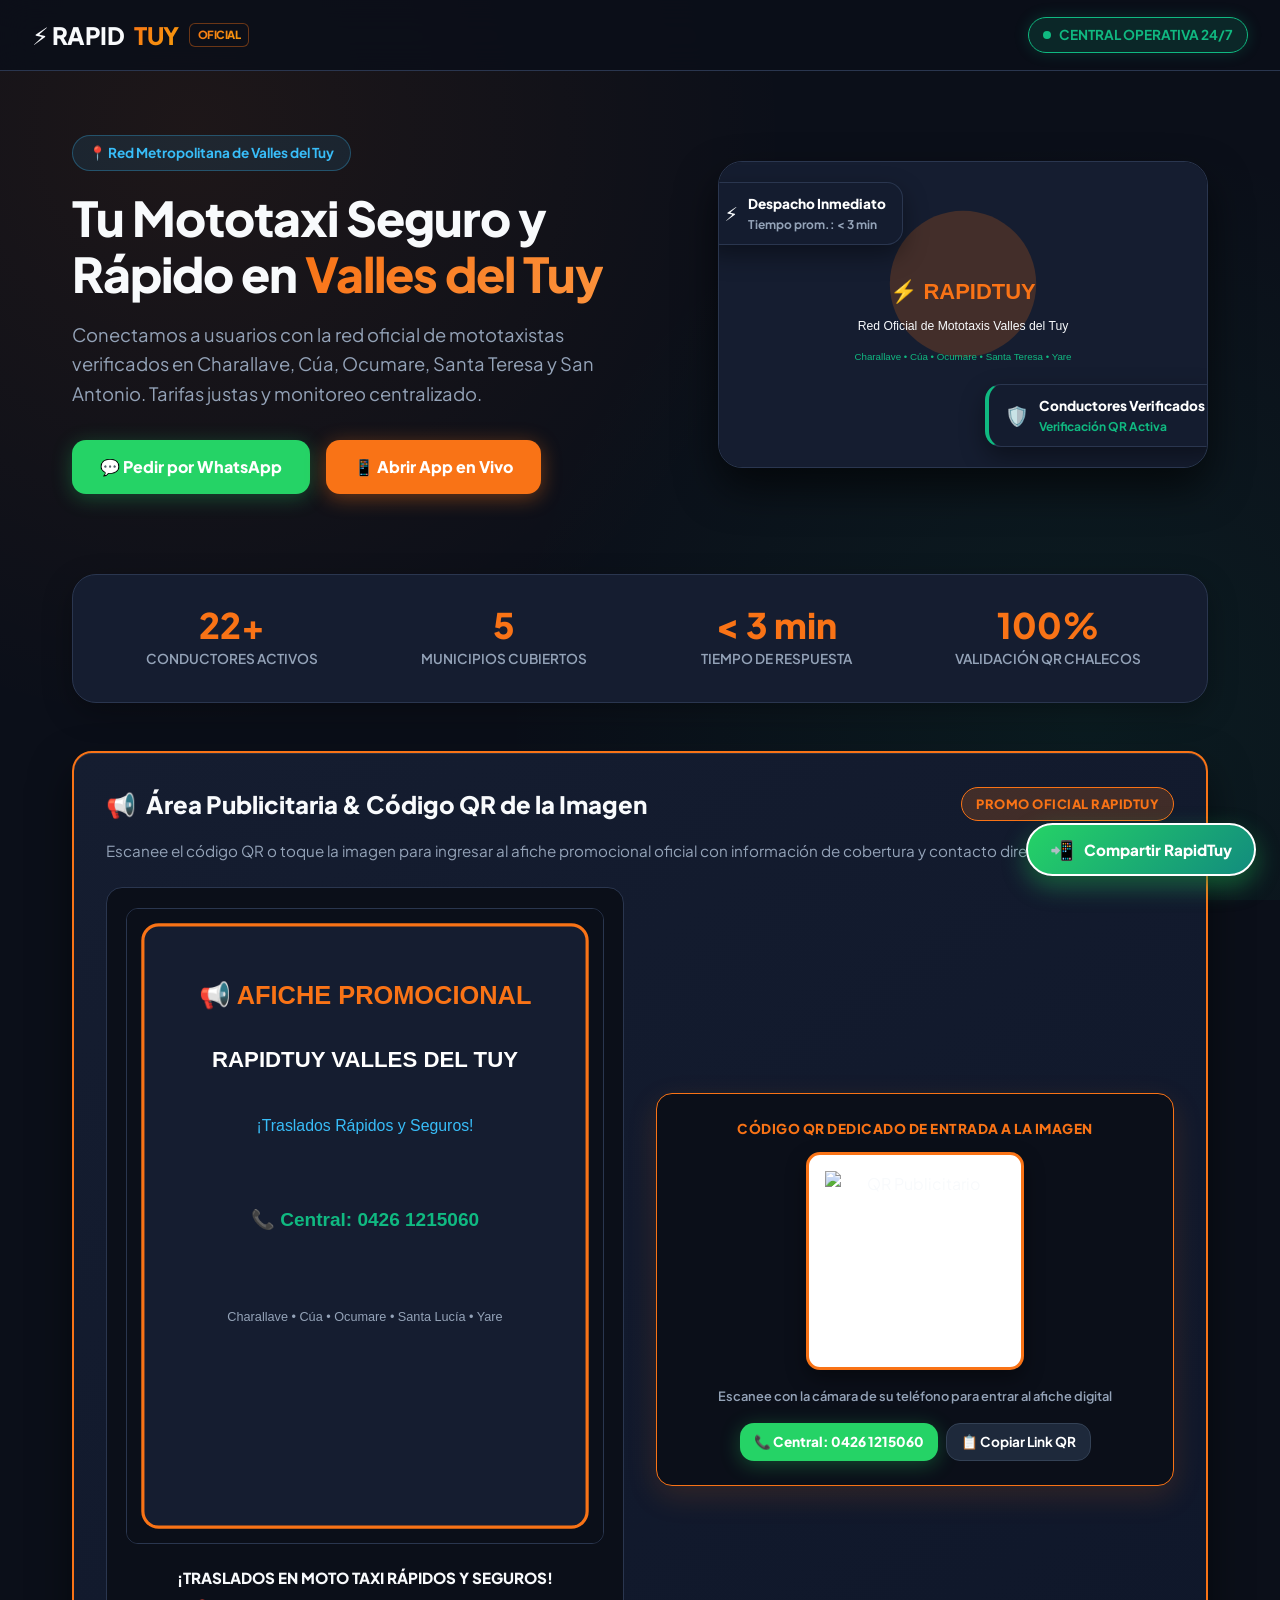
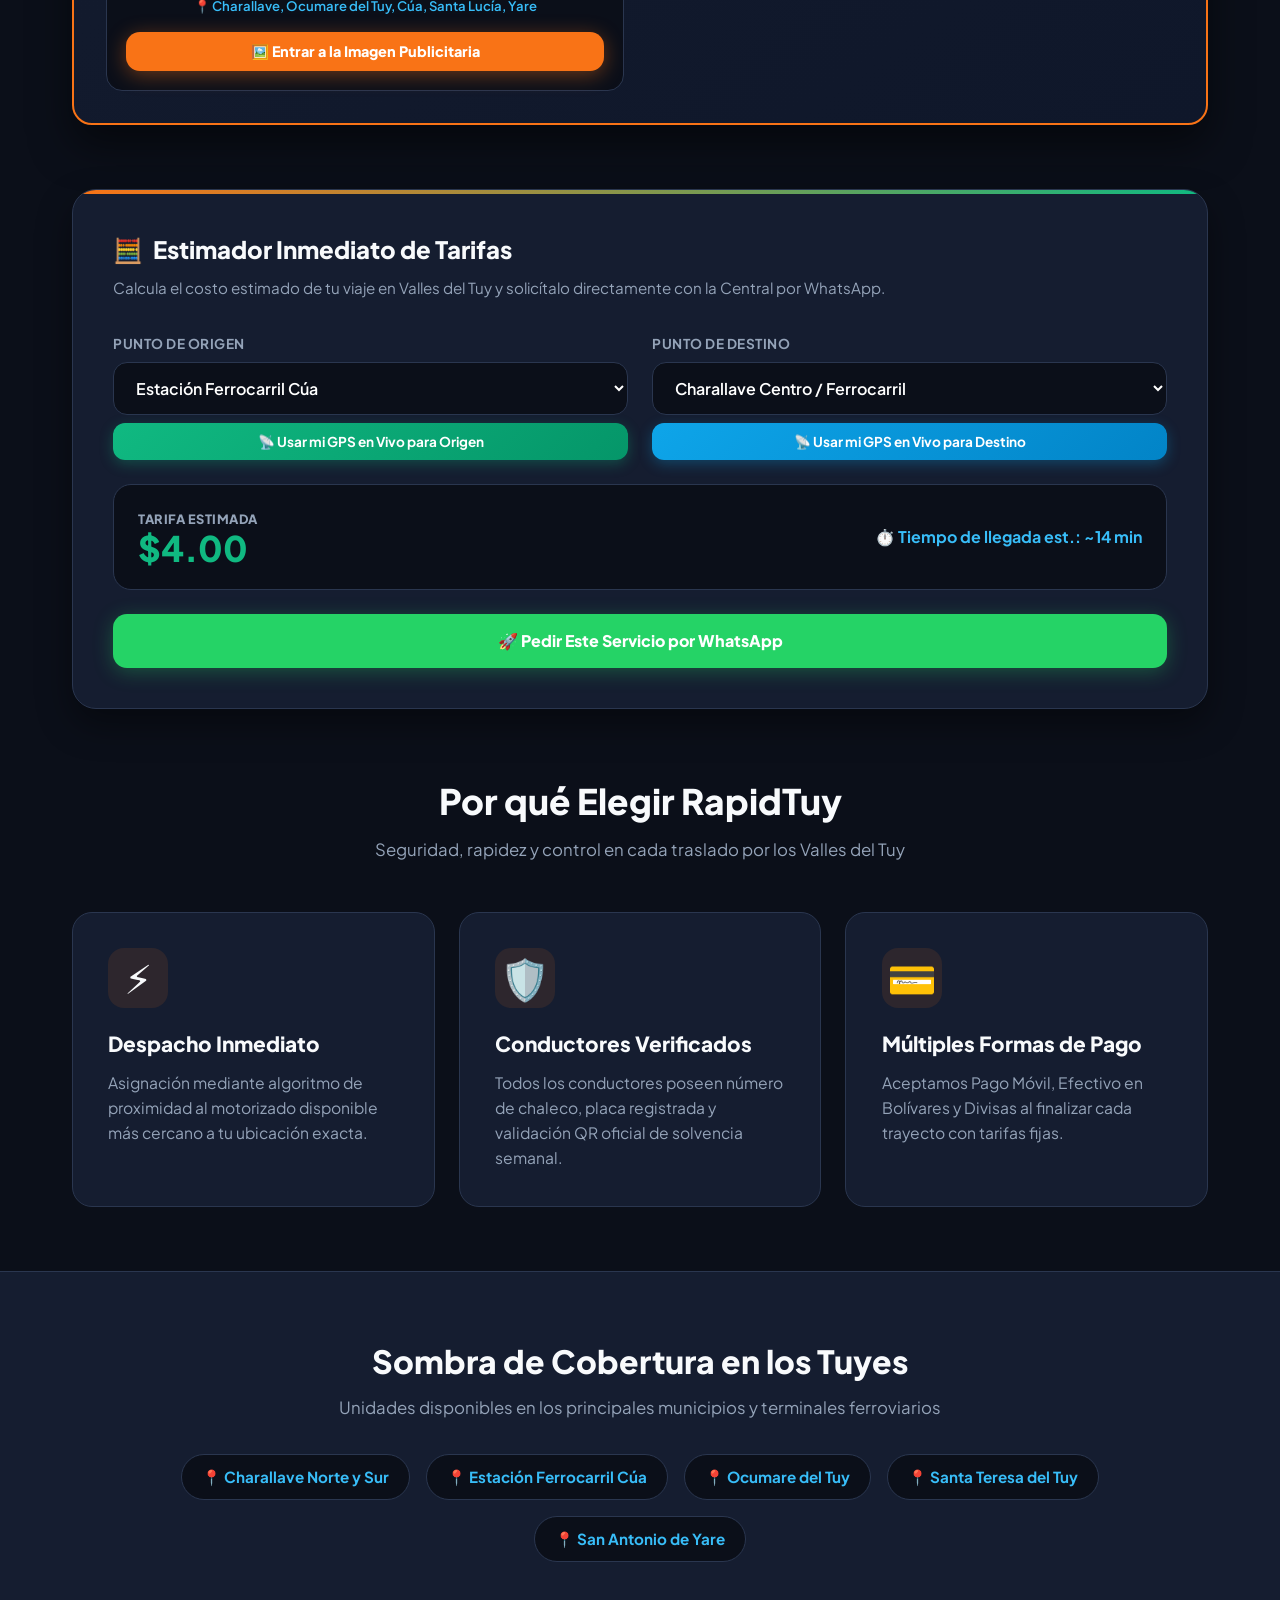
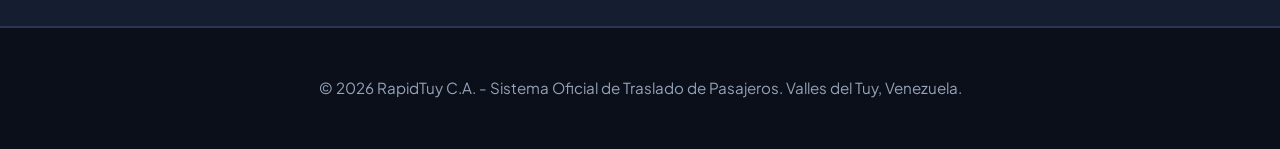
==== commit 14e2a628: "fix: improve image loading and UI structure - Add image fallback for hero banner to ensure UI stabil" ====
--- a/web_app/index.html
+++ b/web_app/index.html
@@ -5,7 +5,734 @@
     <meta name="viewport" content="width=device-width, initial-scale=1.0">
     <title>RapidTuy - Tu Red Oficial de Mototaxis en Valles del Tuy</title>
     <link href="https://fonts.googleapis.com/css2?family=Plus+Jakarta+Sans:wght@400;500;600;700;800&display=swap" rel="stylesheet">
-    <link rel="stylesheet" href="style.css">
+    <style>
+        :root {
+            --primary: #F97316;
+            --primary-hover: #EA580C;
+            --primary-glow: rgba(249, 115, 22, 0.4);
+            --dark-bg: #0B0F19;
+            --card-bg: #151D30;
+            --card-border: #2A364F;
+            --text-light: #F8FAFC;
+            --text-muted: #94A3B8;
+            --accent-green: #10B981;
+            --accent-blue: #38BDF8;
+            --accent-purple: #818CF8;
+        }
+
+        * {
+            margin: 0;
+            padding: 0;
+            box-sizing: border-box;
+            font-family: 'Plus Jakarta Sans', system-ui, -apple-system, sans-serif;
+        }
+
+        body {
+            background-color: var(--dark-bg);
+            color: var(--text-light);
+            line-height: 1.6;
+            overflow-x: hidden;
+            background-image: 
+                radial-gradient(circle at 15% 15%, rgba(249, 115, 22, 0.08) 0%, transparent 45%),
+                radial-gradient(circle at 85% 80%, rgba(16, 185, 129, 0.08) 0%, transparent 45%);
+            background-attachment: fixed;
+        }
+
+        /* HEADER NAV */
+        header {
+            background-color: rgba(11, 15, 25, 0.85);
+            backdrop-filter: blur(16px);
+            -webkit-backdrop-filter: blur(16px);
+            position: sticky;
+            top: 0;
+            z-index: 100;
+            border-bottom: 1px solid var(--card-border);
+            padding: 1rem 2rem;
+            display: flex;
+            justify-content: space-between;
+            align-items: center;
+        }
+
+        .logo {
+            display: flex;
+            align-items: center;
+            gap: 10px;
+            font-size: 1.5rem;
+            font-weight: 800;
+            color: var(--text-light);
+            text-decoration: none;
+            letter-spacing: -0.5px;
+        }
+
+        .logo span {
+            color: var(--primary);
+            background: linear-gradient(135deg, #F97316 0%, #F59E0B 100%);
+            -webkit-background-clip: text;
+            -webkit-text-fill-color: transparent;
+        }
+
+        .logo-badge {
+            background: rgba(249, 115, 22, 0.15);
+            border: 1px solid rgba(249, 115, 22, 0.4);
+            color: var(--primary);
+            font-size: 0.7rem;
+            font-weight: 800;
+            padding: 2px 8px;
+            border-radius: 6px;
+            text-transform: uppercase;
+        }
+
+        .status-badge {
+            background-color: rgba(16, 185, 129, 0.15);
+            color: var(--accent-green);
+            padding: 6px 14px;
+            border-radius: 20px;
+            font-size: 0.85rem;
+            font-weight: 700;
+            border: 1px solid var(--accent-green);
+            display: inline-flex;
+            align-items: center;
+            gap: 8px;
+            box-shadow: 0 0 15px rgba(16, 185, 129, 0.2);
+        }
+
+        .status-dot {
+            width: 8px;
+            height: 8px;
+            background-color: var(--accent-green);
+            border-radius: 50%;
+            animation: pulse 1.5s infinite;
+        }
+
+        @keyframes pulse {
+            0% { opacity: 0.4; transform: scale(0.9); }
+            50% { opacity: 1; transform: scale(1.2); }
+            100% { opacity: 0.4; transform: scale(0.9); }
+        }
+
+        /* HERO SECTION */
+        .hero-container {
+            max-width: 1200px;
+            margin: 0 auto;
+            padding: 4rem 2rem 2rem 2rem;
+            display: grid;
+            grid-template-columns: 1.1fr 0.9fr;
+            gap: 3rem;
+            align-items: center;
+        }
+
+        @media (max-width: 900px) {
+            .hero-container {
+                grid-template-columns: 1fr;
+                text-align: center;
+                padding-top: 2rem;
+            }
+        }
+
+        .hero-tag {
+            display: inline-flex;
+            align-items: center;
+            gap: 8px;
+            background: rgba(56, 189, 248, 0.1);
+            border: 1px solid rgba(56, 189, 248, 0.3);
+            color: var(--accent-blue);
+            padding: 6px 16px;
+            border-radius: 30px;
+            font-size: 0.85rem;
+            font-weight: 700;
+            margin-bottom: 1.2rem;
+        }
+
+        .hero h1 {
+            font-size: 3rem;
+            font-weight: 800;
+            line-height: 1.15;
+            margin-bottom: 1.2rem;
+            letter-spacing: -1px;
+        }
+
+        .hero h1 span {
+            background: linear-gradient(135deg, #F97316 0%, #FB923C 100%);
+            -webkit-background-clip: text;
+            -webkit-text-fill-color: transparent;
+        }
+
+        .hero p {
+            font-size: 1.15rem;
+            color: var(--text-muted);
+            margin-bottom: 2rem;
+            max-width: 580px;
+        }
+
+        .cta-group {
+            display: flex;
+            gap: 1rem;
+            flex-wrap: wrap;
+        }
+
+        @media (max-width: 900px) {
+            .cta-group {
+                justify-content: center;
+            }
+        }
+
+        .btn {
+            padding: 14px 28px;
+            border-radius: 14px;
+            font-weight: 800;
+            text-decoration: none;
+            display: inline-flex;
+            align-items: center;
+            gap: 10px;
+            transition: all 0.25s cubic-bezier(0.4, 0, 0.2, 1);
+            font-size: 1rem;
+            border: none;
+            cursor: pointer;
+        }
+
+        .btn-primary {
+            background-color: var(--primary);
+            color: white;
+            box-shadow: 0 4px 20px var(--primary-glow);
+        }
+
+        .btn-primary:hover {
+            background-color: var(--primary-hover);
+            transform: translateY(-3px);
+            box-shadow: 0 8px 25px rgba(249, 115, 22, 0.6);
+        }
+
+        .btn-whatsapp {
+            background-color: #25D366;
+            color: white;
+            box-shadow: 0 4px 20px rgba(37, 211, 102, 0.3);
+        }
+
+        .btn-whatsapp:hover {
+            background-color: #1DA851;
+            transform: translateY(-3px);
+            box-shadow: 0 8px 25px rgba(37, 211, 102, 0.5);
+        }
+
+        .btn-gps-origin {
+            background: linear-gradient(135deg, #10B981 0%, #059669 100%) !important;
+            color: white !important;
+            border: none !important;
+            border-radius: 12px !important;
+            padding: 10px 14px !important;
+            font-size: 0.85rem !important;
+            font-weight: 700 !important;
+            width: 100% !important;
+            margin-top: 8px !important;
+            box-shadow: 0 4px 14px rgba(16, 185, 129, 0.3) !important;
+            transition: all 0.25s ease !important;
+            cursor: pointer !important;
+            display: inline-flex !important;
+            align-items: center !important;
+            justify-content: center !important;
+            gap: 6px !important;
+        }
+
+        .btn-gps-origin:hover {
+            transform: translateY(-2px) !important;
+            box-shadow: 0 6px 20px rgba(16, 185, 129, 0.5) !important;
+        }
+
+        .btn-gps-dest {
+            background: linear-gradient(135deg, #0EA5E9 0%, #0284C7 100%) !important;
+            color: white !important;
+            border: none !important;
+            border-radius: 12px !important;
+            padding: 10px 14px !important;
+            font-size: 0.85rem !important;
+            font-weight: 700 !important;
+            width: 100% !important;
+            margin-top: 8px !important;
+            box-shadow: 0 4px 14px rgba(14, 165, 233, 0.3) !important;
+            transition: all 0.25s ease !important;
+            cursor: pointer !important;
+            display: inline-flex !important;
+            align-items: center !important;
+            justify-content: center !important;
+            gap: 6px !important;
+        }
+
+        .btn-gps-dest:hover {
+            transform: translateY(-2px) !important;
+            box-shadow: 0 6px 20px rgba(14, 165, 233, 0.5) !important;
+        }
+
+        .btn-secondary {
+            background-color: var(--card-bg);
+            color: var(--text-light);
+            border: 1px solid var(--card-border);
+        }
+
+        .btn-secondary:hover {
+            background-color: var(--card-border);
+            transform: translateY(-2px);
+        }
+
+        /* HERO IMAGE CARD */
+        .hero-visual {
+            position: relative;
+            display: flex;
+            justify-content: center;
+        }
+
+        .image-wrapper {
+            position: relative;
+            width: 100%;
+            border-radius: 24px;
+            overflow: hidden;
+            border: 1px solid var(--card-border);
+            box-shadow: 0 20px 40px rgba(0, 0, 0, 0.6);
+        }
+
+        .image-wrapper img {
+            width: 100%;
+            height: auto;
+            display: block;
+            object-fit: cover;
+            transition: transform 0.5s ease;
+        }
+
+        .image-wrapper:hover img {
+            transform: scale(1.03);
+        }
+
+        .floating-badge {
+            position: absolute;
+            background: rgba(21, 29, 48, 0.85);
+            backdrop-filter: blur(12px);
+            border: 1px solid var(--card-border);
+            padding: 10px 16px;
+            border-radius: 16px;
+            display: flex;
+            align-items: center;
+            gap: 10px;
+            box-shadow: 0 10px 25px rgba(0, 0, 0, 0.4);
+            font-size: 0.85rem;
+            font-weight: 700;
+        }
+
+        .badge-1 {
+            top: 20px;
+            left: -15px;
+            border-left: 4px solid var(--primary);
+        }
+
+        .badge-2 {
+            bottom: 20px;
+            right: -15px;
+            border-left: 4px solid var(--accent-green);
+        }
+
+        /* METRICS BAR */
+        .metrics-section {
+            max-width: 1200px;
+            margin: 3rem auto;
+            padding: 0 2rem;
+        }
+
+        .metrics-grid {
+            display: grid;
+            grid-template-columns: repeat(auto-fit, minmax(200px, 1fr));
+            gap: 1.2rem;
+            background: var(--card-bg);
+            border: 1px solid var(--card-border);
+            padding: 2rem;
+            border-radius: 24px;
+            box-shadow: 0 10px 30px rgba(0,0,0,0.3);
+        }
+
+        .metric-item {
+            text-align: center;
+        }
+
+        .metric-number {
+            font-size: 2.2rem;
+            font-weight: 800;
+            color: var(--primary);
+            line-height: 1;
+            margin-bottom: 6px;
+        }
+
+        .metric-label {
+            font-size: 0.85rem;
+            color: var(--text-muted);
+            font-weight: 600;
+            text-transform: uppercase;
+        }
+
+        /* FARE CALCULATOR */
+        .calculator-section {
+            max-width: 1200px;
+            margin: 4rem auto;
+            padding: 0 2rem;
+        }
+
+        .calculator-card {
+            background-color: var(--card-bg);
+            border: 1px solid var(--card-border);
+            border-radius: 24px;
+            padding: 2.5rem;
+            box-shadow: 0 15px 35px rgba(0, 0, 0, 0.4);
+            position: relative;
+            overflow: hidden;
+        }
+
+        .calculator-card::before {
+            content: '';
+            position: absolute;
+            top: 0;
+            left: 0;
+            right: 0;
+            height: 4px;
+            background: linear-gradient(90deg, var(--primary), var(--accent-green));
+        }
+
+        .calculator-title {
+            font-size: 1.5rem;
+            font-weight: 800;
+            margin-bottom: 0.5rem;
+            display: flex;
+            align-items: center;
+            gap: 10px;
+        }
+
+        .calculator-subtitle {
+            color: var(--text-muted);
+            font-size: 0.95rem;
+            margin-bottom: 2rem;
+        }
+
+        .form-grid {
+            display: grid;
+            grid-template-columns: 1fr 1fr;
+            gap: 1.5rem;
+            margin-bottom: 1.5rem;
+        }
+
+        @media (max-width: 700px) {
+            .form-grid {
+                grid-template-columns: 1fr;
+            }
+        }
+
+        .form-group label {
+            display: block;
+            font-size: 0.85rem;
+            font-weight: 700;
+            color: var(--text-muted);
+            margin-bottom: 8px;
+            text-transform: uppercase;
+            letter-spacing: 0.5px;
+        }
+
+        .form-control {
+            width: 100%;
+            padding: 14px 18px;
+            border-radius: 14px;
+            border: 1px solid var(--card-border);
+            background-color: var(--dark-bg);
+            color: white;
+            font-size: 1rem;
+            font-weight: 600;
+            outline: none;
+            transition: border-color 0.2s ease;
+        }
+
+        .form-control:focus {
+            border-color: var(--primary);
+        }
+
+        .estimate-box {
+            background-color: var(--dark-bg);
+            border: 1px solid var(--card-border);
+            border-radius: 18px;
+            padding: 1.5rem;
+            display: flex;
+            justify-content: space-between;
+            align-items: center;
+            flex-wrap: wrap;
+            gap: 1rem;
+            margin-top: 1.5rem;
+        }
+
+        .estimate-price {
+            font-size: 2.2rem;
+            font-weight: 800;
+            color: var(--accent-green);
+            line-height: 1;
+        }
+
+        /* FEATURES GRID */
+        .features-section {
+            max-width: 1200px;
+            margin: 4rem auto;
+            padding: 0 2rem;
+        }
+
+        .section-header {
+            text-align: center;
+            margin-bottom: 3rem;
+        }
+
+        .section-header h2 {
+            font-size: 2.2rem;
+            font-weight: 800;
+            margin-bottom: 0.5rem;
+        }
+
+        .section-header p {
+            color: var(--text-muted);
+            font-size: 1.05rem;
+        }
+
+        .features-grid {
+            display: grid;
+            grid-template-columns: repeat(auto-fit, minmax(320px, 1fr));
+            gap: 1.5rem;
+        }
+
+        .feature-card {
+            background-color: var(--card-bg);
+            border: 1px solid var(--card-border);
+            padding: 2.2rem;
+            border-radius: 20px;
+            transition: all 0.3s ease;
+        }
+
+        .feature-card:hover {
+            transform: translateY(-5px);
+            border-color: var(--primary);
+            box-shadow: 0 10px 25px rgba(249, 115, 22, 0.15);
+        }
+
+        .feature-icon {
+            font-size: 2.5rem;
+            margin-bottom: 1.2rem;
+            background: rgba(249, 115, 22, 0.1);
+            width: 60px;
+            height: 60px;
+            display: flex;
+            align-items: center;
+            justify-content: center;
+            border-radius: 16px;
+        }
+
+        .feature-title {
+            font-size: 1.3rem;
+            font-weight: 800;
+            margin-bottom: 0.6rem;
+        }
+
+        .feature-desc {
+            color: var(--text-muted);
+            font-size: 0.98rem;
+            line-height: 1.6;
+        }
+
+        /* COVERAGE ZONES */
+        .zones-section {
+            background-color: var(--card-bg);
+            border-top: 1px solid var(--card-border);
+            border-bottom: 1px solid var(--card-border);
+            padding: 4rem 2rem;
+            text-align: center;
+        }
+
+        .zones-list {
+            display: flex;
+            justify-content: center;
+            gap: 1rem;
+            flex-wrap: wrap;
+            margin-top: 2rem;
+            max-width: 1000px;
+            margin-left: auto;
+            margin-right: auto;
+        }
+
+        .zone-pill {
+            background-color: var(--dark-bg);
+            border: 1px solid var(--card-border);
+            padding: 10px 20px;
+            border-radius: 30px;
+            font-weight: 700;
+            font-size: 0.95rem;
+            color: var(--accent-blue);
+            transition: all 0.2s ease;
+        }
+
+        .zone-pill:hover {
+            border-color: var(--accent-blue);
+            transform: scale(1.05);
+        }
+
+        footer {
+            text-align: center;
+            padding: 3rem 1rem;
+            color: var(--text-muted);
+            font-size: 0.95rem;
+            border-top: 1px solid var(--card-border);
+        }
+
+        /* ADVERTISING & PROMO STYLES */
+        .promo-card-wrapper {
+            border: 2px solid var(--primary);
+            background: linear-gradient(145deg, #151D30 0%, #0F172A 100%);
+            border-radius: 20px;
+            padding: 2rem;
+            box-shadow: 0 20px 40px rgba(0, 0, 0, 0.5), inset 0 1px 0 rgba(255, 255, 255, 0.1);
+        }
+
+        .promo-header-badge {
+            background: rgba(249, 115, 22, 0.2);
+            border: 1px solid var(--primary);
+            color: var(--primary);
+            padding: 6px 14px;
+            border-radius: 20px;
+            font-weight: 800;
+            font-size: 0.8rem;
+            letter-spacing: 0.5px;
+        }
+
+        .promo-flyer-box {
+            background: #0B0F19;
+            border: 1px solid var(--card-border);
+            border-radius: 16px;
+            padding: 1.2rem;
+            text-align: center;
+            transition: transform 0.3s ease, border-color 0.3s ease;
+        }
+
+        .promo-flyer-box:hover {
+            transform: translateY(-4px);
+            border-color: var(--primary);
+        }
+
+        .promo-flyer-img {
+            width: 100%;
+            height: auto;
+            border-radius: 12px;
+            border: 1px solid #2A364F;
+            cursor: pointer;
+            transition: transform 0.3s ease;
+        }
+
+        .promo-flyer-img:hover {
+            transform: scale(1.02);
+        }
+
+        .promo-qr-box {
+            background: #0B0F19;
+            border: 1px solid var(--primary);
+            border-radius: 16px;
+            padding: 1.5rem;
+            text-align: center;
+            box-shadow: 0 10px 30px rgba(249, 115, 22, 0.15);
+        }
+
+        .promo-qr-container {
+            background: #FFFFFF;
+            border-radius: 14px;
+            padding: 1rem;
+            display: inline-block;
+            border: 3px solid var(--primary);
+            cursor: pointer;
+            box-shadow: 0 8px 20px rgba(0,0,0,0.4);
+            transition: transform 0.3s ease;
+        }
+
+        .promo-qr-container:hover {
+            transform: scale(1.05);
+        }
+
+        .promo-modal-backdrop {
+            display: none;
+            position: fixed;
+            top: 0;
+            left: 0;
+            width: 100vw;
+            height: 100vh;
+            background: rgba(0, 0, 0, 0.88);
+            backdrop-filter: blur(10px);
+            -webkit-backdrop-filter: blur(10px);
+            z-index: 10000;
+            justify-content: center;
+            align-items: center;
+            padding: 1rem;
+        }
+
+        .promo-modal-card {
+            background: #0B0F19;
+            border: 2px solid var(--primary);
+            border-radius: 20px;
+            max-width: 600px;
+            width: 100%;
+            max-height: 90vh;
+            overflow-y: auto;
+            padding: 1.5rem;
+            position: relative;
+            box-shadow: 0 25px 60px rgba(0, 0, 0, 0.9);
+        }
+
+        .promo-modal-close {
+            position: absolute;
+            top: 15px;
+            right: 15px;
+            background: #1E293B;
+            border: 1px solid #334155;
+            color: white;
+            border-radius: 50%;
+            width: 36px;
+            height: 36px;
+            cursor: pointer;
+            font-weight: bold;
+            font-size: 1.1rem;
+            display: flex;
+            align-items: center;
+            justify-content: center;
+            transition: background 0.2s ease;
+        }
+
+        .promo-modal-close:hover {
+            background: #334155;
+        }
+
+        /* FLOATING SHARE BUTTON */
+        .floating-share-btn {
+            position: fixed;
+            bottom: 24px;
+            right: 24px;
+            z-index: 9999;
+            background: linear-gradient(135deg, #25D366 0%, #128C7E 100%);
+            color: #ffffff;
+            border: 2px solid #ffffff;
+            border-radius: 50px;
+            padding: 12px 22px;
+            display: flex;
+            align-items: center;
+            gap: 10px;
+            font-family: inherit;
+            font-weight: 800;
+            font-size: 0.95rem;
+            cursor: pointer;
+            box-shadow: 0 10px 25px rgba(37, 211, 102, 0.4), 0 4px 10px rgba(0, 0, 0, 0.3);
+            transition: all 0.3s cubic-bezier(0.175, 0.885, 0.32, 1.275);
+            text-decoration: none;
+        }
+
+        .floating-share-btn:hover {
+            transform: translateY(-4px) scale(1.06);
+            box-shadow: 0 14px 32px rgba(37, 211, 102, 0.6), 0 6px 15px rgba(0, 0, 0, 0.4);
+        }
+
+        .floating-share-btn:active {
+            transform: translateY(0) scale(0.98);
+        }
+    </style>
 </head>
 <body>
 
@@ -42,7 +769,7 @@
 
         <div class="hero-visual">
             <div class="image-wrapper">
-                <img src="hero_banner.jpg" alt="RapidTuy Moto Taxi Valles del Tuy">
+                <img src="hero_banner.jpg" alt="RapidTuy Moto Taxi Valles del Tuy" onerror="this.onerror=null; this.src='data:image/svg+xml;utf8,<svg xmlns=\'http://www.w3.org/2000/svg\' width=\'800\' height=\'500\' viewBox=\'0 0 800 500\'><rect width=\'100%\' height=\'100%\' fill=\'%23151D30\'/><circle cx=\'400\' cy=\'200\' r=\'120\' fill=\'%23F97316\' opacity=\'0.2\'/><text x=\'50%\' y=\'45%\' font-family=\'sans-serif\' font-weight=\'bold\' font-size=\'36\' fill=\'%23F97316\' text-anchor=\'middle\'>⚡ RAPIDTUY</text><text x=\'50%\' y=\'55%\' font-family=\'sans-serif\' font-size=\'20\' fill=\'%23F8FAFC\' text-anchor=\'middle\'>Red Oficial de Mototaxis Valles del Tuy</text><text x=\'50%\' y=\'65%\' font-family=\'sans-serif\' font-size=\'16\' fill=\'%2310B981\' text-anchor=\'middle\'>Charallave • Cúa • Ocumare • Santa Teresa • Yare</text></svg>';">
                 <div class="floating-badge badge-1">
                     <span style="font-size: 1.2rem;">⚡</span>
                     <div>
@@ -100,7 +827,7 @@
             <div style="display: grid; grid-template-columns: repeat(auto-fit, minmax(280px, 1fr)); gap: 2rem; align-items: center;">
                 <!-- Promotional Image Card -->
                 <div class="promo-flyer-box">
-                    <img src="./rapidtuy_promo_flyer.jpg" alt="Folleto Promocional RapidTuy" class="promo-flyer-img" onclick="openPromoModal()">
+                    <img src="./rapidtuy_promo_flyer.jpg" alt="Folleto Promocional RapidTuy" class="promo-flyer-img" onclick="openPromoModal()" onerror="this.onerror=null; this.src='data:image/svg+xml;utf8,<svg xmlns=\'http://www.w3.org/2000/svg\' width=\'600\' height=\'800\' viewBox=\'0 0 600 800\'><rect width=\'100%\' height=\'100%\' fill=\'%230B0F19\'/><rect x=\'20\' y=\'20\' width=\'560\' height=\'760\' rx=\'20\' fill=\'%23151D30\' stroke=\'%23F97316\' stroke-width=\'4\'/><text x=\'50%\' y=\'15%\' font-family=\'sans-serif\' font-weight=\'bold\' font-size=\'32\' fill=\'%23F97316\' text-anchor=\'middle\'>📢 AFICHE PROMOCIONAL</text><text x=\'50%\' y=\'25%\' font-family=\'sans-serif\' font-weight=\'bold\' font-size=\'28\' fill=\'%23FFFFFF\' text-anchor=\'middle\'>RAPIDTUY VALLES DEL TUY</text><text x=\'50%\' y=\'35%\' font-family=\'sans-serif\' font-size=\'20\' fill=\'%2338BDF8\' text-anchor=\'middle\'>¡Traslados Rápidos y Seguros!</text><text x=\'50%\' y=\'50%\' font-family=\'sans-serif\' font-weight=\'bold\' font-size=\'24\' fill=\'%2310B981\' text-anchor=\'middle\'>📞 Central: 0426 1215060</text><text x=\'50%\' y=\'65%\' font-family=\'sans-serif\' font-size=\'16\' fill=\'%2394A3B8\' text-anchor=\'middle\'>Charallave • Cúa • Ocumare • Santa Lucía • Yare</text></svg>';">
                     <div style="margin-top: 1rem; font-weight: 800; font-size: 0.95rem; color: #F8FAFC;">
                         ¡TRASLADOS EN MOTO TAXI RÁPIDOS Y SEGUROS!
                     </div>
@@ -140,13 +867,13 @@
     </section>
 
     <!-- PROMO MODAL -->
-    <div id="promoModal" class="promo-modal-backdrop">
+    <div id="promoModal" class="promo-modal-backdrop" style="display: none;">
         <div class="promo-modal-card">
             <button onclick="closePromoModal()" class="promo-modal-close">✕</button>
             <div style="font-size: 1rem; font-weight: 800; color: var(--primary); margin-bottom: 1rem; display: flex; align-items: center; gap: 8px;">
                 📢 PUBLICIDAD OFICIAL RAPIDTUY
             </div>
-            <img src="./rapidtuy_promo_flyer.jpg" alt="Folleto Promocional RapidTuy Grande" style="width: 100%; border-radius: 12px; border: 1px solid #2A364F;">
+            <img src="./rapidtuy_promo_flyer.jpg" alt="Folleto Promocional RapidTuy Grande" style="width: 100%; border-radius: 12px; border: 1px solid #2A364F;" onerror="this.onerror=null; this.src='data:image/svg+xml;utf8,<svg xmlns=\'http://www.w3.org/2000/svg\' width=\'600\' height=\'800\' viewBox=\'0 0 600 800\'><rect width=\'100%\' height=\'100%\' fill=\'%230B0F19\'/><rect x=\'20\' y=\'20\' width=\'560\' height=\'760\' rx=\'20\' fill=\'%23151D30\' stroke=\'%23F97316\' stroke-width=\'4\'/><text x=\'50%\' y=\'15%\' font-family=\'sans-serif\' font-weight=\'bold\' font-size=\'32\' fill=\'%23F97316\' text-anchor=\'middle\'>📢 AFICHE PROMOCIONAL</text><text x=\'50%\' y=\'25%\' font-family=\'sans-serif\' font-weight=\'bold\' font-size=\'28\' fill=\'%23FFFFFF\' text-anchor=\'middle\'>RAPIDTUY VALLES DEL TUY</text><text x=\'50%\' y=\'35%\' font-family=\'sans-serif\' font-size=\'20\' fill=\'%2338BDF8\' text-anchor=\'middle\'>¡Traslados Rápidos y Seguros!</text><text x=\'50%\' y=\'50%\' font-family=\'sans-serif\' font-weight=\'bold\' font-size=\'24\' fill=\'%2310B981\' text-anchor=\'middle\'>📞 Central: 0426 1215060</text><text x=\'50%\' y=\'65%\' font-family=\'sans-serif\' font-size=\'16\' fill=\'%2394A3B8\' text-anchor=\'middle\'>Charallave • Cúa • Ocumare • Santa Lucía • Yare</text></svg>';">
             <div style="margin-top: 1rem; text-align: center; background: #151D30; padding: 1rem; border-radius: 12px; border: 1px solid #2A364F;">
                 <div style="font-weight: 800; color: white; font-size: 0.95rem;">¡TRASLADOS EN MOTO TAXI RÁPIDOS Y SEGUROS!</div>
                 <div style="font-size: 0.85rem; color: var(--accent-blue); margin-top: 4px; font-weight: 600;">Charallave, Ocumare del Tuy, Cúa, Santa Lucía, Yare</div>
@@ -270,6 +997,166 @@
         <span>Compartir RapidTuy</span>
     </button>
 
-    <script src="script.js"></script>
+    <script>
+        async function shareRapidTuy() {
+            const shareData = {
+                title: 'RapidTuy - Mototaxis Valles del Tuy',
+                text: '¡Pide tu moto taxi rápido y seguro en los Valles del Tuy con RapidTuy! Cotiza tu viaje y contacta a la central aquí:',
+                url: window.location.href || 'https://ais-pre-k7q6427t2vsl3nsbjp7e4k-437635375840.us-west2.run.app'
+            };
+
+            if (navigator.share) {
+                try {
+                    await navigator.share(shareData);
+                } catch (err) {
+                    console.log('Error o cancelación en Web Share API:', err);
+                }
+            } else {
+                const textToShare = encodeURIComponent(`${shareData.text} ${shareData.url}`);
+                const whatsappUrl = `https://api.whatsapp.com/send?text=${textToShare}`;
+                if (confirm('✅ ¿Deseas abrir WhatsApp para enviar el enlace de RapidTuy a tus contactos?')) {
+                    window.open(whatsappUrl, '_blank');
+                } else {
+                    navigator.clipboard.writeText(shareData.url).then(() => {
+                        alert('📋 ¡Enlace de RapidTuy copiado al portapapeles! Puedes enviarlo por tu aplicación de mensajería preferida.');
+                    });
+                }
+            }
+        }
+
+        function openPromoModal() {
+            const modal = document.getElementById('promoModal');
+            if (modal) modal.style.display = 'flex';
+        }
+        function closePromoModal() {
+            const modal = document.getElementById('promoModal');
+            if (modal) modal.style.display = 'none';
+        }
+        function copyPromoUrl() {
+            const url = window.location.href;
+            navigator.clipboard.writeText(url).then(() => {
+                alert('✅ Enlace copiado al portapapeles: ' + url);
+            }).catch(() => {
+                alert('Enlace: ' + url);
+            });
+        }
+
+        document.addEventListener('DOMContentLoaded', () => {
+            const originSelect = document.getElementById('origin');
+            const destinationSelect = document.getElementById('destination');
+            const farePrice = document.getElementById('farePrice');
+            const estimatedTime = document.getElementById('estimatedTime');
+            const requestWhatsappBtn = document.getElementById('requestWhatsappBtn');
+
+            const fares = {
+                'charallave_centro': { 'charallave_centro': 2.0, 'ferro_cua': 4.0, 'ocumare_centro': 6.0, 'santa_teresa': 7.0, 'yare': 5.0, 'tamanaco_tuy': 3.0, 'las_brisas': 3.5, 'pinto_salinas': 4.5 },
+                'ferro_cua': { 'charallave_centro': 4.0, 'ferro_cua': 2.0, 'ocumare_centro': 5.0, 'santa_teresa': 6.5, 'yare': 4.5, 'tamanaco_tuy': 4.5, 'las_brisas': 5.0, 'pinto_salinas': 3.0 },
+                'ocumare_centro': { 'charallave_centro': 6.0, 'ferro_cua': 5.0, 'ocumare_centro': 2.0, 'santa_teresa': 5.5, 'yare': 4.0, 'tamanaco_tuy': 6.0, 'las_brisas': 7.0, 'pinto_salinas': 5.5 },
+                'santa_teresa': { 'charallave_centro': 7.0, 'ferro_cua': 6.5, 'ocumare_centro': 5.5, 'santa_teresa': 2.0, 'yare': 3.5, 'tamanaco_tuy': 7.0, 'las_brisas': 8.0, 'pinto_salinas': 7.0 },
+                'yare': { 'charallave_centro': 5.0, 'ferro_cua': 4.5, 'ocumare_centro': 4.0, 'santa_teresa': 3.5, 'yare': 2.0, 'tamanaco_tuy': 5.0, 'las_brisas': 6.0, 'pinto_salinas': 5.0 },
+                'tamanaco_tuy': { 'charallave_centro': 3.0, 'ferro_cua': 4.5, 'ocumare_centro': 6.0, 'santa_teresa': 7.0, 'yare': 5.0, 'tamanaco_tuy': 2.0, 'las_brisas': 3.0, 'pinto_salinas': 5.0 },
+                'las_brisas': { 'charallave_centro': 3.5, 'ferro_cua': 5.0, 'ocumare_centro': 7.0, 'santa_teresa': 8.0, 'yare': 6.0, 'tamanaco_tuy': 3.0, 'las_brisas': 2.0, 'pinto_salinas': 5.5 },
+                'pinto_salinas': { 'charallave_centro': 4.5, 'ferro_cua': 3.0, 'ocumare_centro': 5.5, 'santa_teresa': 7.0, 'yare': 5.0, 'tamanaco_tuy': 5.0, 'las_brisas': 5.5, 'pinto_salinas': 2.0 }
+            };
+
+            const zoneNames = {
+                'charallave_centro': 'Charallave Centro / Ferrocarril',
+                'ferro_cua': 'Estación Ferrocarril Cúa',
+                'ocumare_centro': 'Ocumare del Tuy Centro',
+                'santa_teresa': 'Santa Teresa del Tuy Centro',
+                'yare': 'San Antonio de Yare Plaza',
+                'tamanaco_tuy': 'C.C. Tamanaco Tuy',
+                'las_brisas': 'Las Brisas / Charallave Norte',
+                'pinto_salinas': 'Pinto Salinas / Cúa Sur'
+            };
+
+            function calculateFare() {
+                const origin = originSelect.value;
+                const dest = destinationSelect.value;
+
+                let price = 3.0;
+                let timeMin = 10;
+
+                if (fares[origin] && fares[origin][dest]) {
+                    price = fares[origin][dest];
+                    timeMin = price === 2.0 ? 8 : Math.round(price * 3.5);
+                }
+
+                farePrice.textContent = `$${price.toFixed(2)}`;
+                estimatedTime.textContent = `⏱️ Tiempo de llegada est.: ~${timeMin} min`;
+
+                const textMessage = encodeURIComponent(`Hola RapidTuy, deseo solicitar un servicio de moto desde ${zoneNames[origin]} hasta ${zoneNames[dest]}. Tarifa estimada: $${price.toFixed(2)}.`);
+                requestWhatsappBtn.href = `https://wa.me/584261215060?text=${textMessage}`;
+            }
+
+            if (originSelect && destinationSelect) {
+                originSelect.addEventListener('change', calculateFare);
+                destinationSelect.addEventListener('change', calculateFare);
+                calculateFare();
+            }
+
+            // Live GPS Location Handler for Origen and Destino
+            const btnGpsOrigin = document.getElementById('btnGpsOrigin');
+            const btnGpsDest = document.getElementById('btnGpsDest');
+
+            function applyGpsLocation(targetSelect, targetBtn, key, isOrigin) {
+                if (!navigator.geolocation) {
+                    alert('Su navegador no soporta geolocalización GPS.');
+                    return;
+                }
+                targetBtn.textContent = '📡 Conectando con satélite GPS...';
+                navigator.geolocation.getCurrentPosition(
+                    (pos) => {
+                        const lat = pos.coords.latitude.toFixed(4);
+                        const lng = pos.coords.longitude.toFixed(4);
+                        const gpsLabel = `📍 GPS en Vivo (${lat}, ${lng} - Valles del Tuy)`;
+                        
+                        let opt = Array.from(targetSelect.options).find(o => o.value === key);
+                        if (!opt) {
+                            opt = document.createElement('option');
+                            opt.value = key;
+                            targetSelect.prepend(opt);
+                        }
+                        opt.textContent = gpsLabel;
+                        opt.selected = true;
+                        
+                        zoneNames[key] = gpsLabel;
+                        if (!fares[key]) fares[key] = fares['charallave_centro'];
+                        
+                        targetBtn.textContent = `✅ GPS Capturado (${lat}, ${lng})`;
+                        calculateFare();
+                    },
+                    (err) => {
+                        const mockLat = (10.2394 + (Math.random() * 0.01 - 0.005)).toFixed(4);
+                        const mockLng = (-66.8612 + (Math.random() * 0.01 - 0.005)).toFixed(4);
+                        const gpsLabel = `📍 GPS en Vivo (${mockLat}, ${mockLng} - Valles del Tuy)`;
+                        
+                        let opt = Array.from(targetSelect.options).find(o => o.value === key);
+                        if (!opt) {
+                            opt = document.createElement('option');
+                            opt.value = key;
+                            targetSelect.prepend(opt);
+                        }
+                        opt.textContent = gpsLabel;
+                        opt.selected = true;
+                        
+                        zoneNames[key] = gpsLabel;
+                        if (!fares[key]) fares[key] = fares['charallave_centro'];
+                        
+                        targetBtn.textContent = `✅ GPS Simulado (${mockLat}, ${mockLng})`;
+                        calculateFare();
+                    },
+                    { enableHighAccuracy: true, timeout: 8000 }
+                );
+            }
+
+            if (btnGpsOrigin) {
+                btnGpsOrigin.addEventListener('click', () => applyGpsLocation(originSelect, btnGpsOrigin, 'gps_location_orig', true));
+            }
+            if (btnGpsDest) {
+                btnGpsDest.addEventListener('click', () => applyGpsLocation(destinationSelect, btnGpsDest, 'gps_location_dest', false));
+            }
+        });
+    </script>
 </body>
 </html>
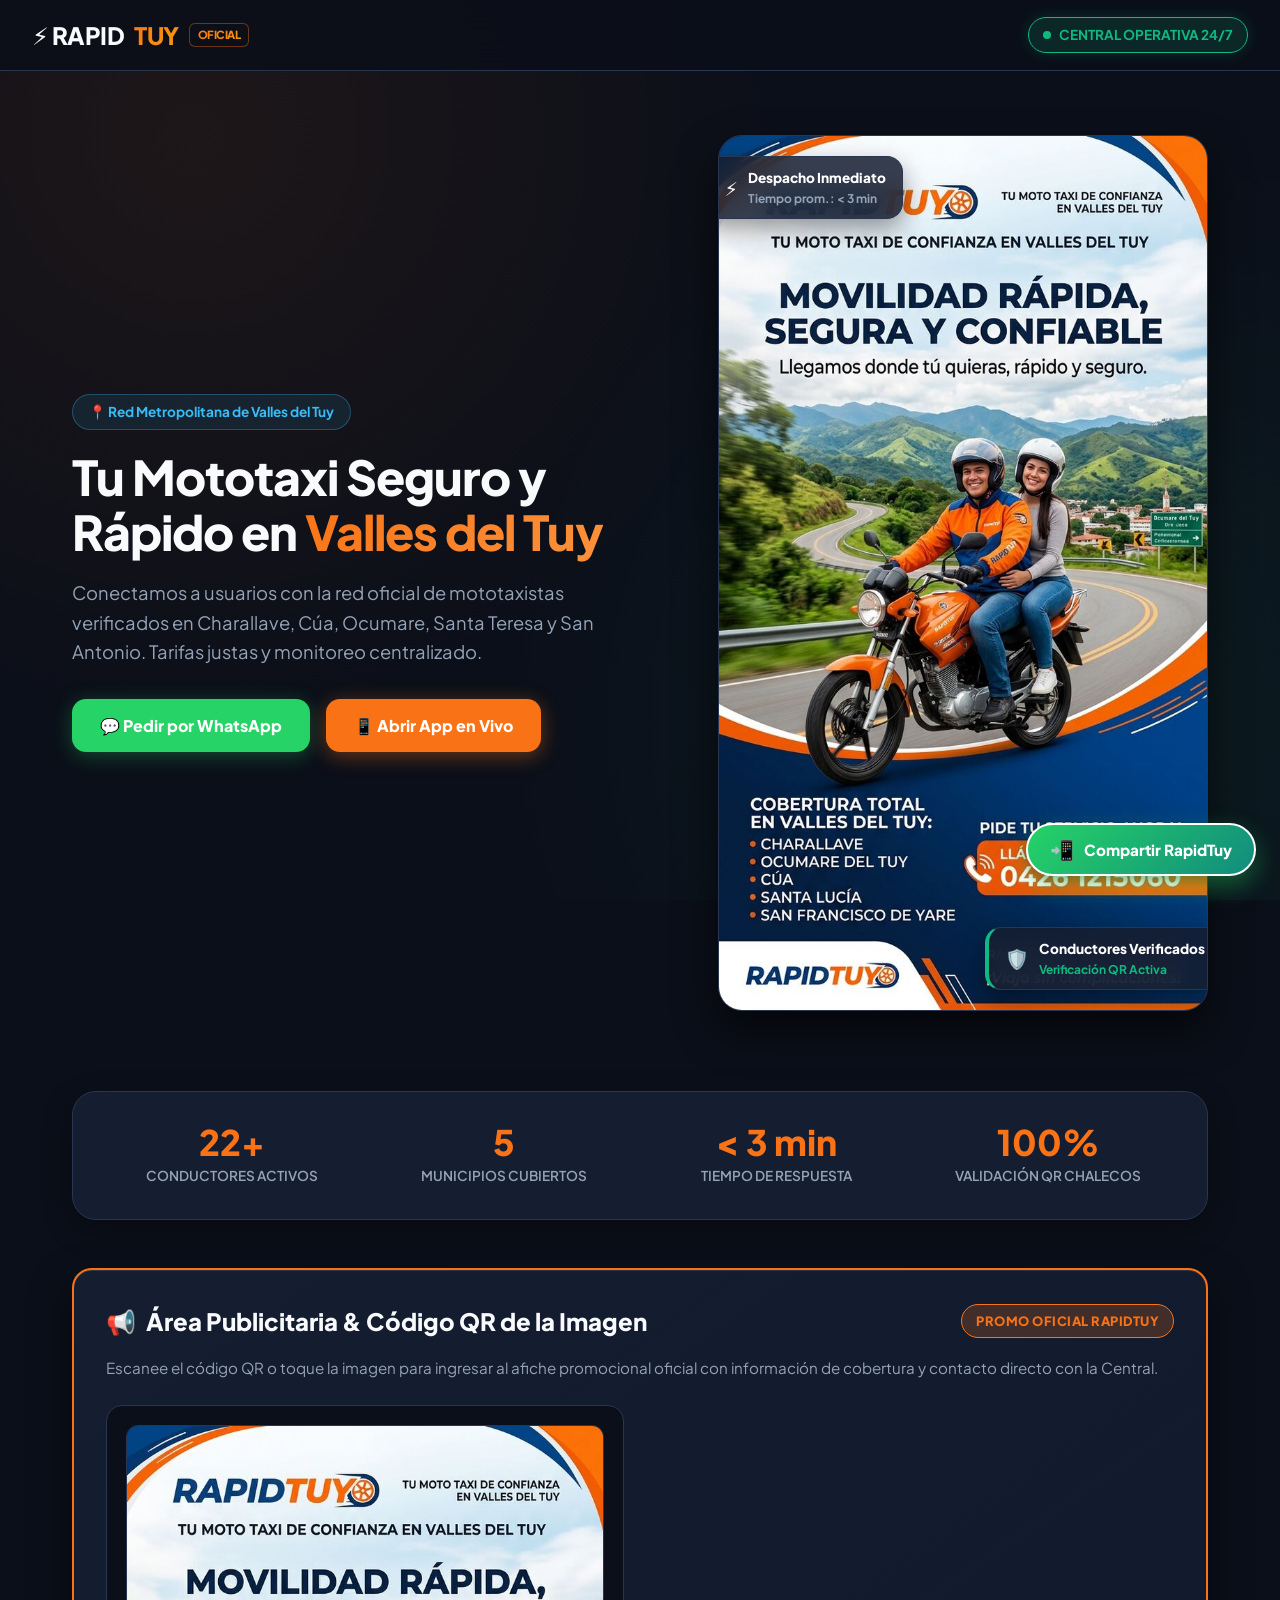
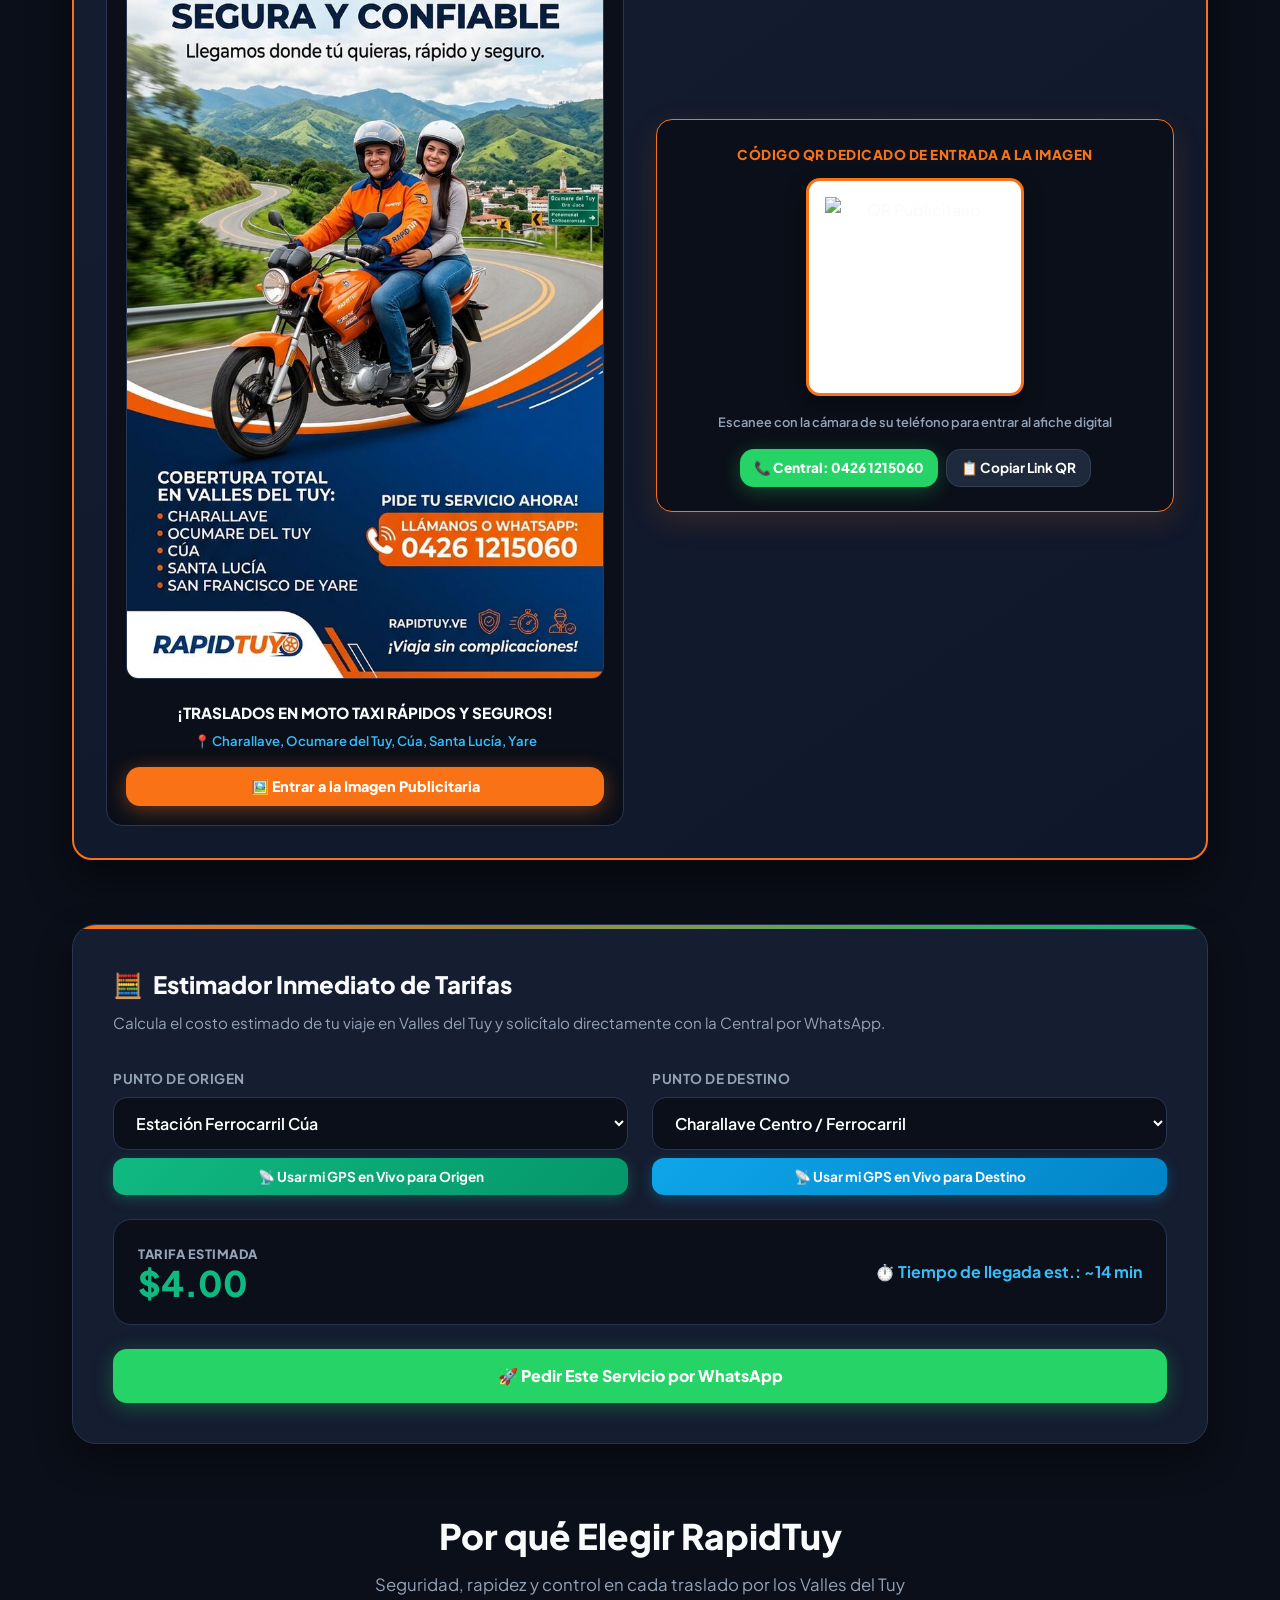
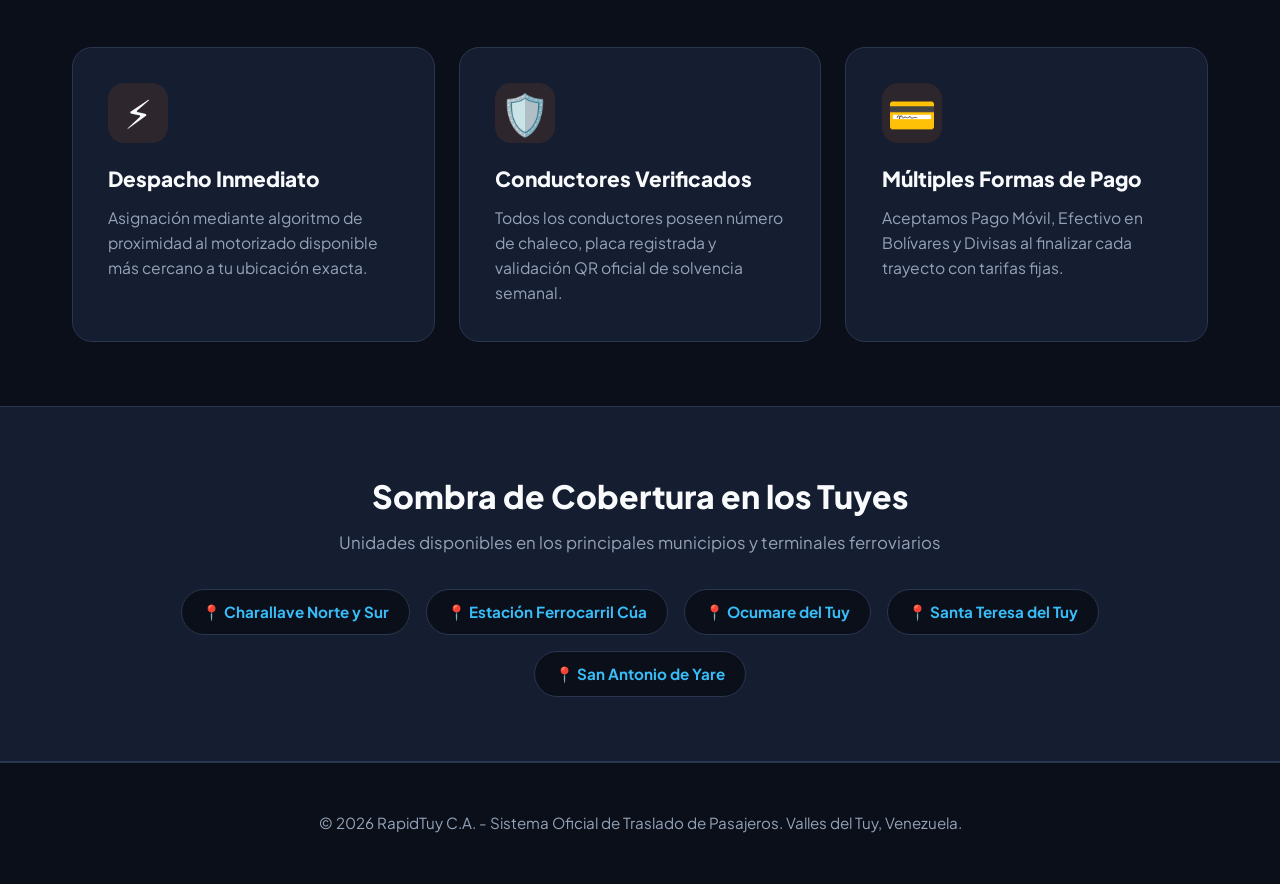
==== commit 21272e4b: "feat: add promotional QR and modal deep linking Implement automated QR generation for the promotiona" ====
--- a/web_app/index.html
+++ b/web_app/index.html
@@ -769,7 +769,7 @@
 
         <div class="hero-visual">
             <div class="image-wrapper">
-                <img src="hero_banner.jpg" alt="RapidTuy Moto Taxi Valles del Tuy" onerror="this.onerror=null; this.src='data:image/svg+xml;utf8,<svg xmlns=\'http://www.w3.org/2000/svg\' width=\'800\' height=\'500\' viewBox=\'0 0 800 500\'><rect width=\'100%\' height=\'100%\' fill=\'%23151D30\'/><circle cx=\'400\' cy=\'200\' r=\'120\' fill=\'%23F97316\' opacity=\'0.2\'/><text x=\'50%\' y=\'45%\' font-family=\'sans-serif\' font-weight=\'bold\' font-size=\'36\' fill=\'%23F97316\' text-anchor=\'middle\'>⚡ RAPIDTUY</text><text x=\'50%\' y=\'55%\' font-family=\'sans-serif\' font-size=\'20\' fill=\'%23F8FAFC\' text-anchor=\'middle\'>Red Oficial de Mototaxis Valles del Tuy</text><text x=\'50%\' y=\'65%\' font-family=\'sans-serif\' font-size=\'16\' fill=\'%2310B981\' text-anchor=\'middle\'>Charallave • Cúa • Ocumare • Santa Teresa • Yare</text></svg>';">
+                <img src="[data-uri]" alt="RapidTuy Moto Taxi Valles del Tuy" onerror="this.onerror=null; this.src='data:image/svg+xml;utf8,<svg xmlns=\'http://www.w3.org/2000/svg\' width=\'800\' height=\'500\' viewBox=\'0 0 800 500\'><rect width=\'100%\' height=\'100%\' fill=\'%23151D30\'/><circle cx=\'400\' cy=\'200\' r=\'120\' fill=\'%23F97316\' opacity=\'0.2\'/><text x=\'50%\' y=\'45%\' font-family=\'sans-serif\' font-weight=\'bold\' font-size=\'36\' fill=\'%23F97316\' text-anchor=\'middle\'>⚡ RAPIDTUY</text><text x=\'50%\' y=\'55%\' font-family=\'sans-serif\' font-size=\'20\' fill=\'%23F8FAFC\' text-anchor=\'middle\'>Red Oficial de Mototaxis Valles del Tuy</text><text x=\'50%\' y=\'65%\' font-family=\'sans-serif\' font-size=\'16\' fill=\'%2310B981\' text-anchor=\'middle\'>Charallave • Cúa • Ocumare • Santa Teresa • Yare</text></svg>';">
                 <div class="floating-badge badge-1">
                     <span style="font-size: 1.2rem;">⚡</span>
                     <div>
@@ -827,7 +827,7 @@
             <div style="display: grid; grid-template-columns: repeat(auto-fit, minmax(280px, 1fr)); gap: 2rem; align-items: center;">
                 <!-- Promotional Image Card -->
                 <div class="promo-flyer-box">
-                    <img src="./rapidtuy_promo_flyer.jpg" alt="Folleto Promocional RapidTuy" class="promo-flyer-img" onclick="openPromoModal()" onerror="this.onerror=null; this.src='data:image/svg+xml;utf8,<svg xmlns=\'http://www.w3.org/2000/svg\' width=\'600\' height=\'800\' viewBox=\'0 0 600 800\'><rect width=\'100%\' height=\'100%\' fill=\'%230B0F19\'/><rect x=\'20\' y=\'20\' width=\'560\' height=\'760\' rx=\'20\' fill=\'%23151D30\' stroke=\'%23F97316\' stroke-width=\'4\'/><text x=\'50%\' y=\'15%\' font-family=\'sans-serif\' font-weight=\'bold\' font-size=\'32\' fill=\'%23F97316\' text-anchor=\'middle\'>📢 AFICHE PROMOCIONAL</text><text x=\'50%\' y=\'25%\' font-family=\'sans-serif\' font-weight=\'bold\' font-size=\'28\' fill=\'%23FFFFFF\' text-anchor=\'middle\'>RAPIDTUY VALLES DEL TUY</text><text x=\'50%\' y=\'35%\' font-family=\'sans-serif\' font-size=\'20\' fill=\'%2338BDF8\' text-anchor=\'middle\'>¡Traslados Rápidos y Seguros!</text><text x=\'50%\' y=\'50%\' font-family=\'sans-serif\' font-weight=\'bold\' font-size=\'24\' fill=\'%2310B981\' text-anchor=\'middle\'>📞 Central: 0426 1215060</text><text x=\'50%\' y=\'65%\' font-family=\'sans-serif\' font-size=\'16\' fill=\'%2394A3B8\' text-anchor=\'middle\'>Charallave • Cúa • Ocumare • Santa Lucía • Yare</text></svg>';">
+                    <img src="[data-uri]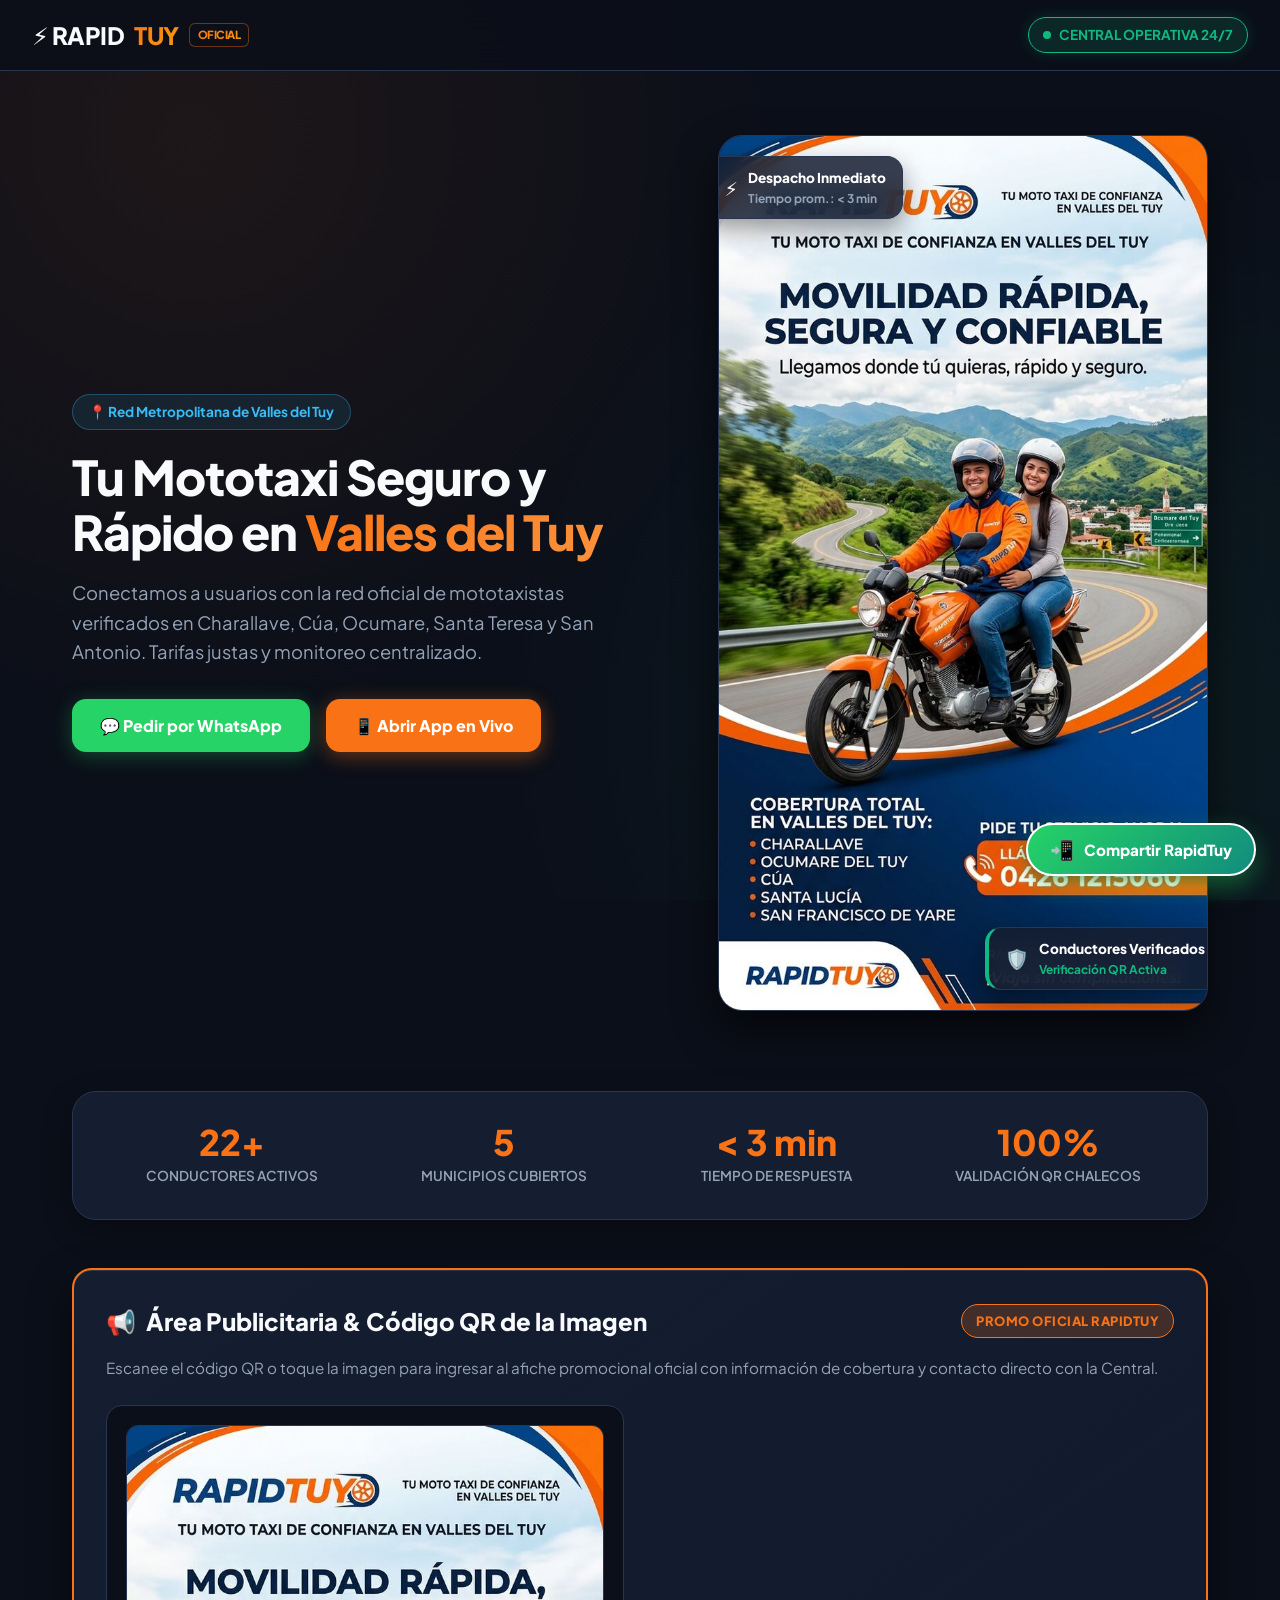
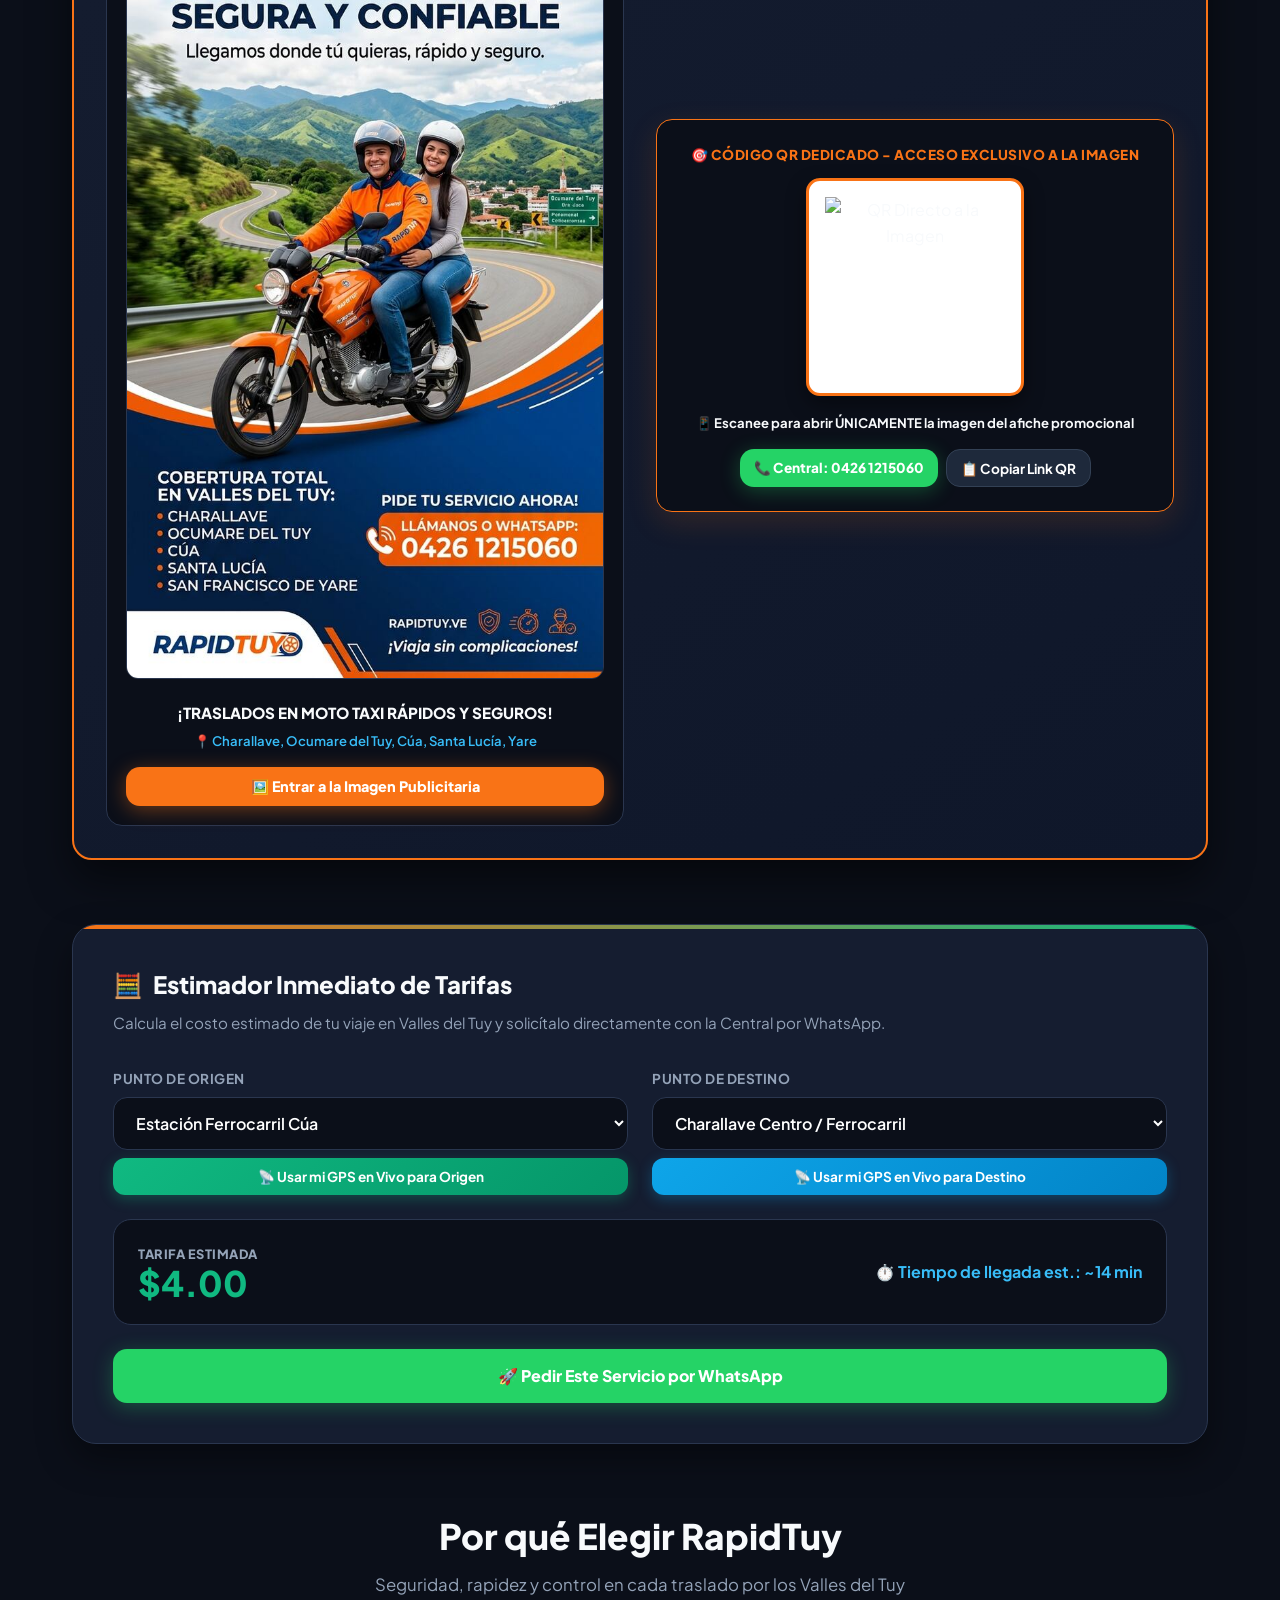
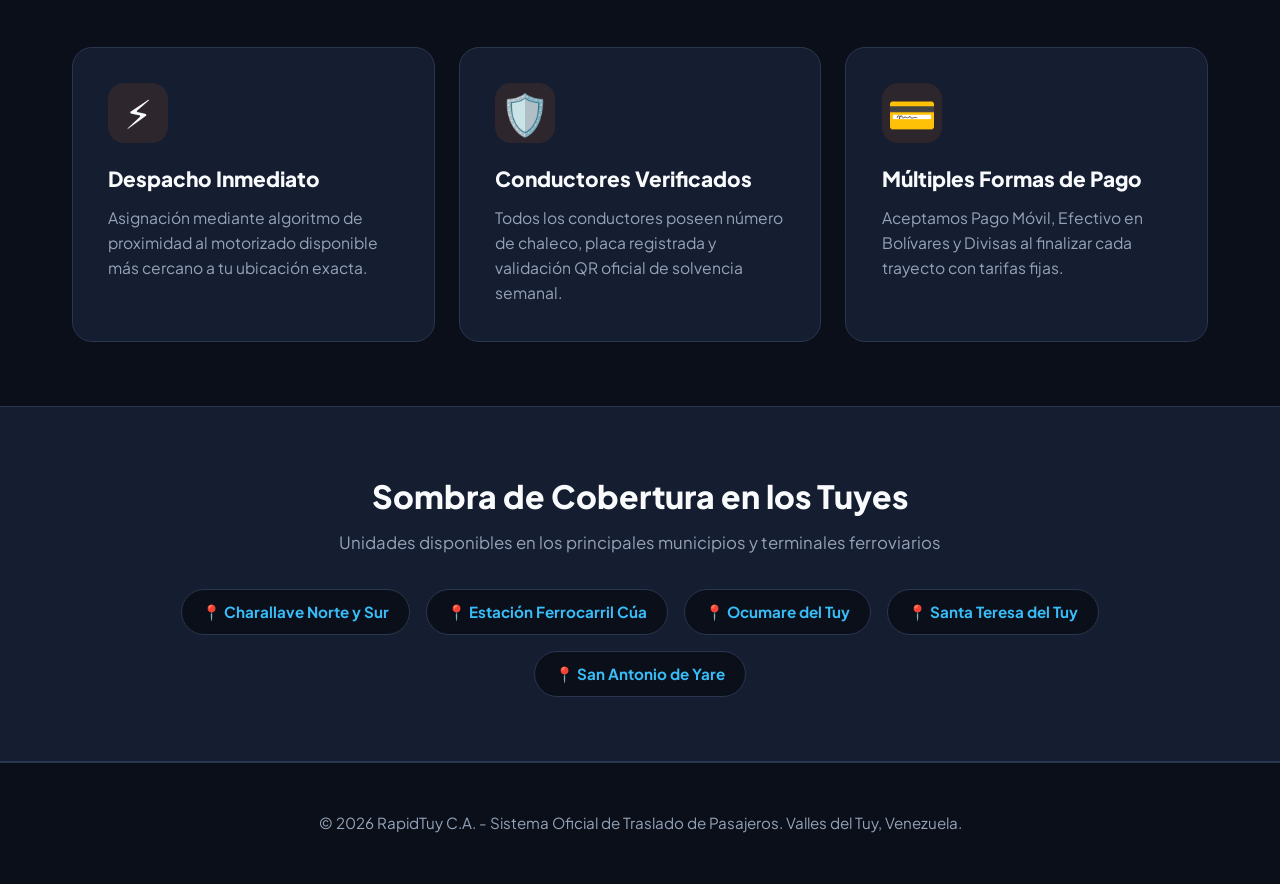
==== commit 4027c04c: "feat: optimize promotional image access via QR Update QR generator to link directly to the image fil" ====
--- a/web_app/index.html
+++ b/web_app/index.html
@@ -842,15 +842,15 @@
                 <!-- QR Generator Card for Image Access -->
                 <div class="promo-qr-box">
                     <div style="font-weight: 800; font-size: 0.85rem; color: var(--primary); letter-spacing: 0.5px; margin-bottom: 0.8rem; text-transform: uppercase;">
-                        CÓDIGO QR DEDICADO DE ENTRADA A LA IMAGEN
+                        🎯 CÓDIGO QR DEDICADO - ACCESO EXCLUSIVO A LA IMAGEN
                     </div>
                     
-                    <div class="promo-qr-container" onclick="openPromoModal()">
-                        <img id="advertisingQrImg" src="https://api.qrserver.com/v1/create-qr-code/?size=200x200&data=https://ais-pre-k7q6427t2vsl3nsbjp7e4k-437635375840.us-west2.run.app" alt="QR Publicitario" style="width: 180px; height: 180px; display: block;">
+                    <div class="promo-qr-container" onclick="window.open('./rapidtuy_promo_flyer.jpg', '_blank')">
+                        <img id="advertisingQrImg" src="https://api.qrserver.com/v1/create-qr-code/?size=300x300&data=https://ais-pre-k7q6427t2vsl3nsbjp7e4k-437635375840.us-west2.run.app/rapidtuy_promo_flyer.jpg" alt="QR Directo a la Imagen" style="width: 180px; height: 180px; display: block;">
                     </div>
 
-                    <div style="margin-top: 1rem; font-size: 0.8rem; color: var(--text-muted); font-weight: 600;">
-                        Escanee con la cámara de su teléfono para entrar al afiche digital
+                    <div style="margin-top: 1rem; font-size: 0.82rem; color: #F8FAFC; font-weight: 700;">
+                        📱 Escanee para abrir ÚNICAMENTE la imagen del afiche promocional
                     </div>
 
                     <div style="margin-top: 1rem; display: flex; gap: 0.5rem; justify-content: center; flex-wrap: wrap;">
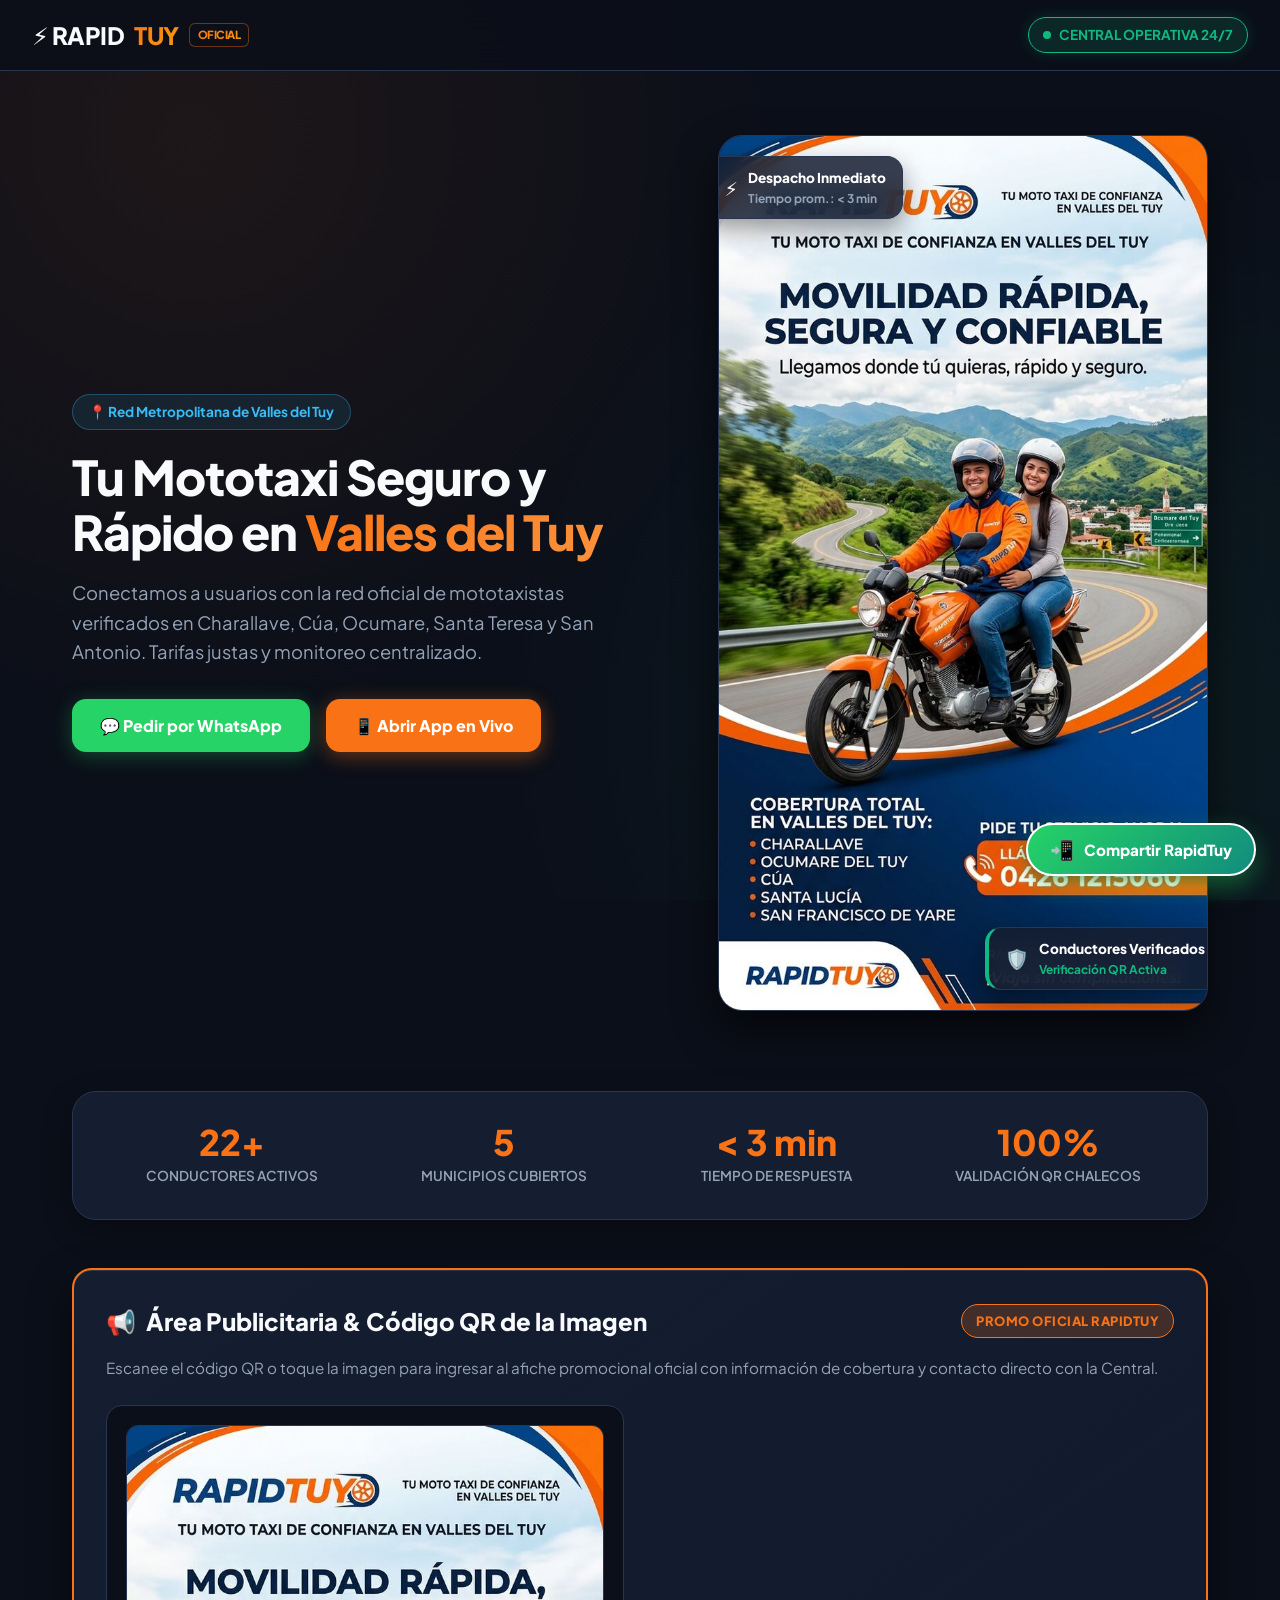
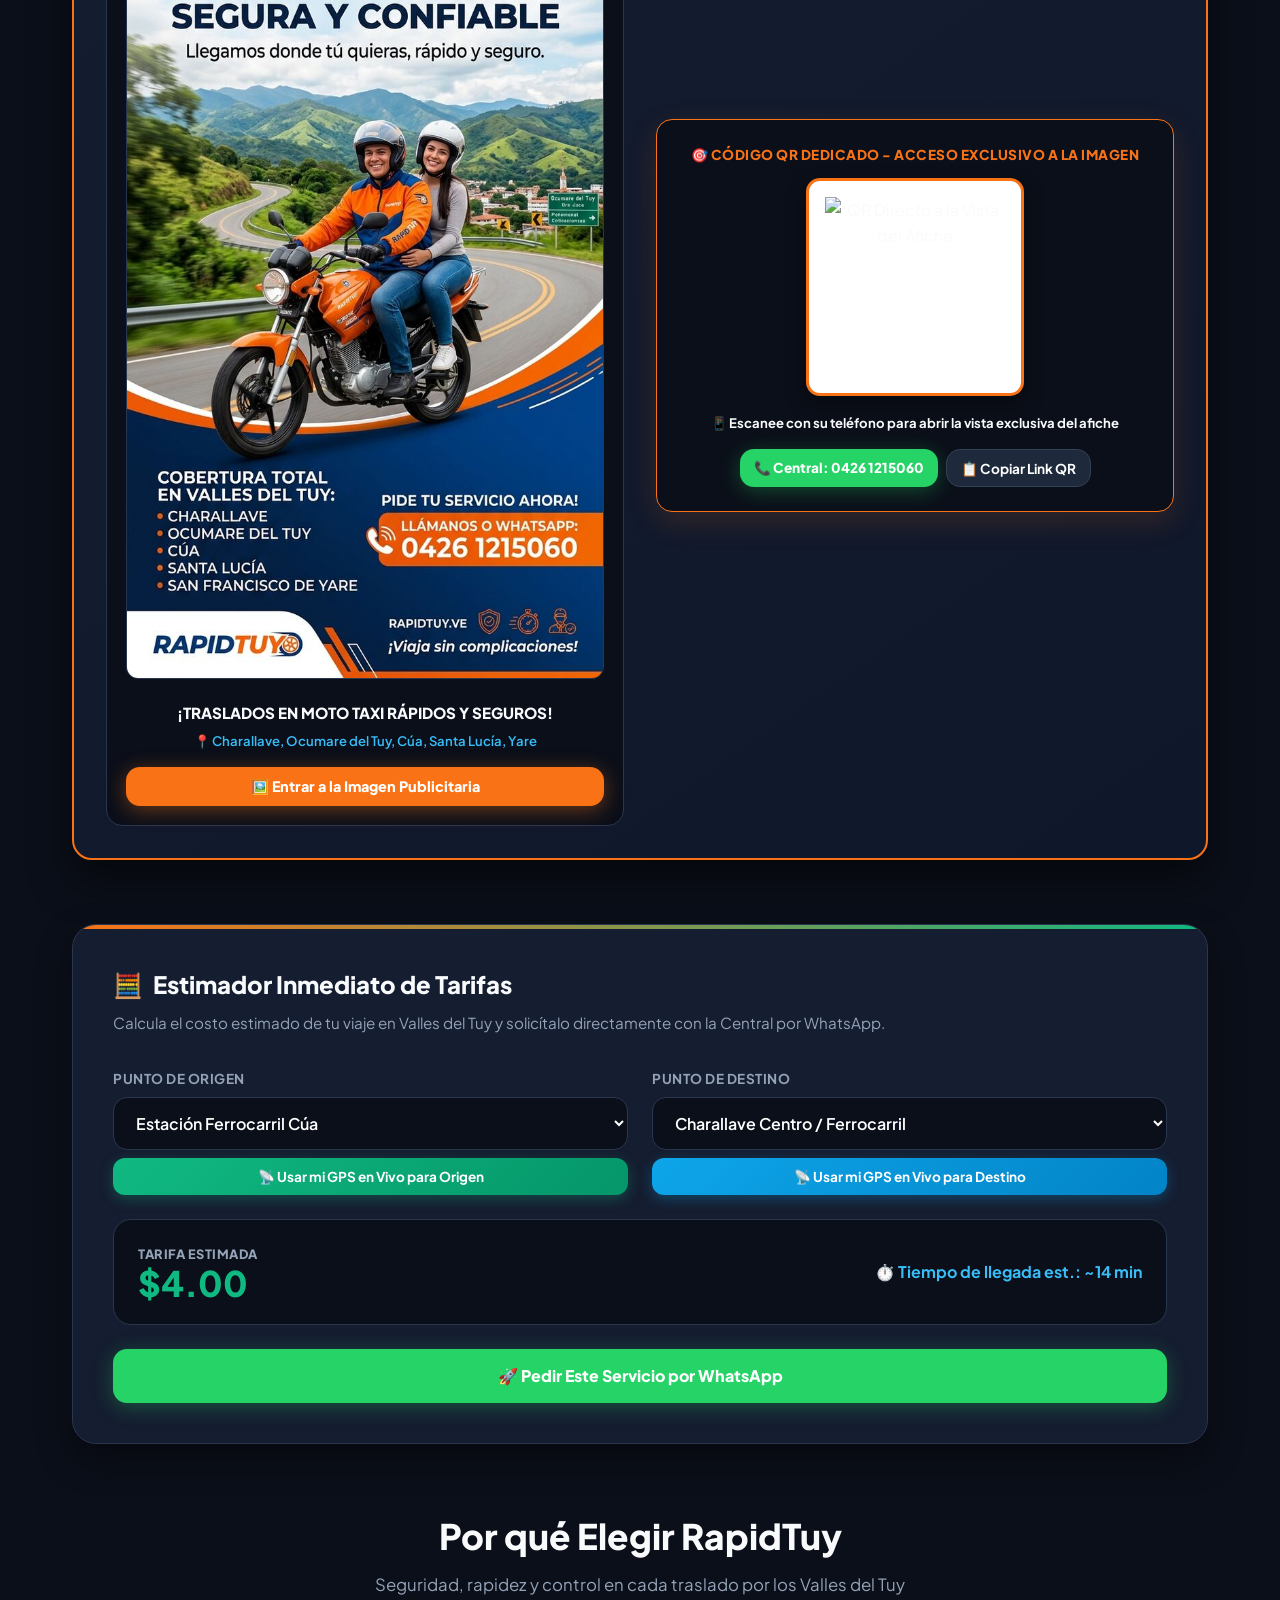
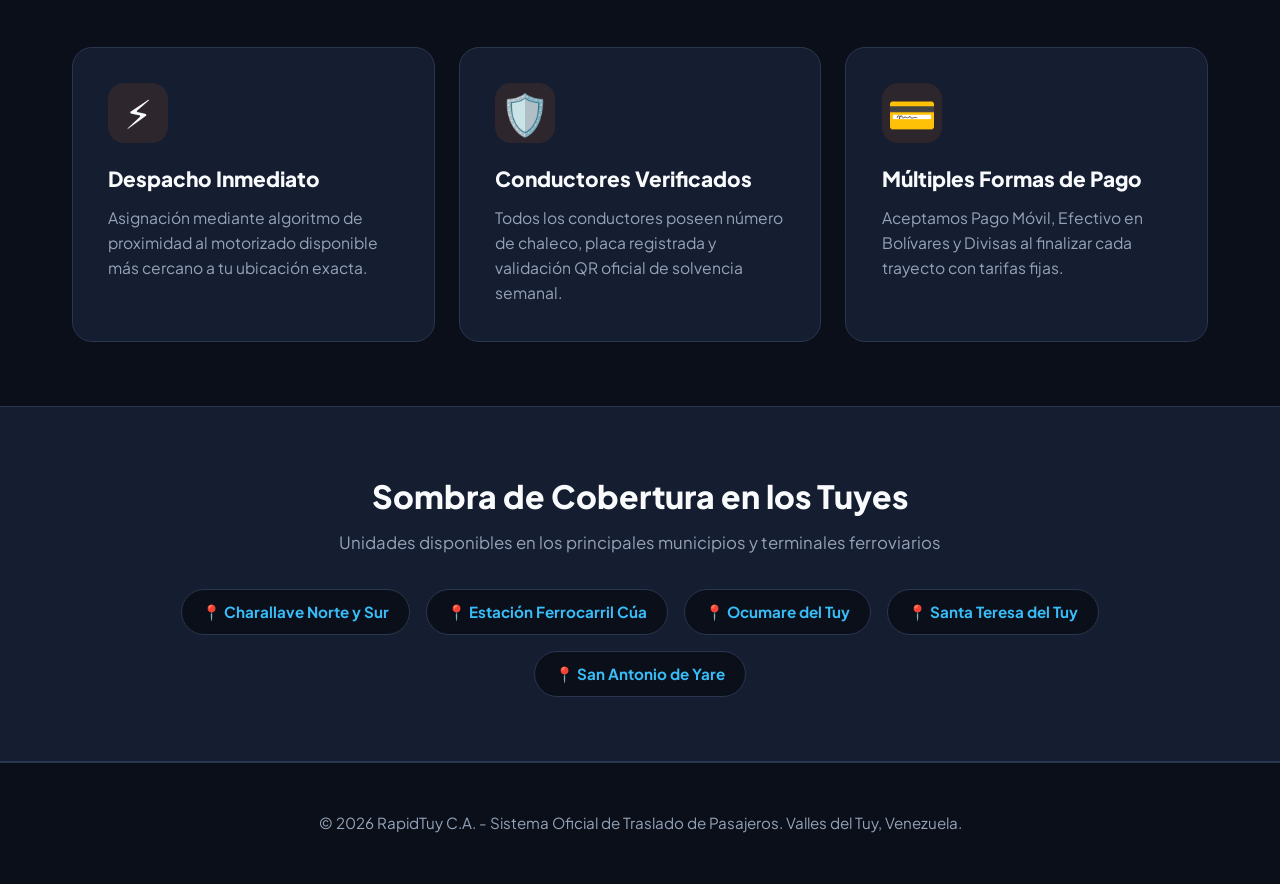
==== commit 64fa4384: "refactor: update flyer access to web page Transition from direct image links to a structured HTML fl" ====
--- a/web_app/index.html
+++ b/web_app/index.html
@@ -845,12 +845,12 @@
                         🎯 CÓDIGO QR DEDICADO - ACCESO EXCLUSIVO A LA IMAGEN
                     </div>
                     
-                    <div class="promo-qr-container" onclick="window.open('./rapidtuy_promo_flyer.jpg', '_blank')">
-                        <img id="advertisingQrImg" src="https://api.qrserver.com/v1/create-qr-code/?size=300x300&data=https://ais-pre-k7q6427t2vsl3nsbjp7e4k-437635375840.us-west2.run.app/rapidtuy_promo_flyer.jpg" alt="QR Directo a la Imagen" style="width: 180px; height: 180px; display: block;">
+                    <div class="promo-qr-container" onclick="window.open('./flyer.html', '_blank')">
+                        <img id="advertisingQrImg" src="https://api.qrserver.com/v1/create-qr-code/?size=300x300&data=https://ais-pre-k7q6427t2vsl3nsbjp7e4k-437635375840.us-west2.run.app/flyer.html" alt="QR Directo a la Vista del Afiche" style="width: 180px; height: 180px; display: block;">
                     </div>
 
                     <div style="margin-top: 1rem; font-size: 0.82rem; color: #F8FAFC; font-weight: 700;">
-                        📱 Escanee para abrir ÚNICAMENTE la imagen del afiche promocional
+                        📱 Escanee con su teléfono para abrir la vista exclusiva del afiche
                     </div>
 
                     <div style="margin-top: 1rem; display: flex; gap: 0.5rem; justify-content: center; flex-wrap: wrap;">
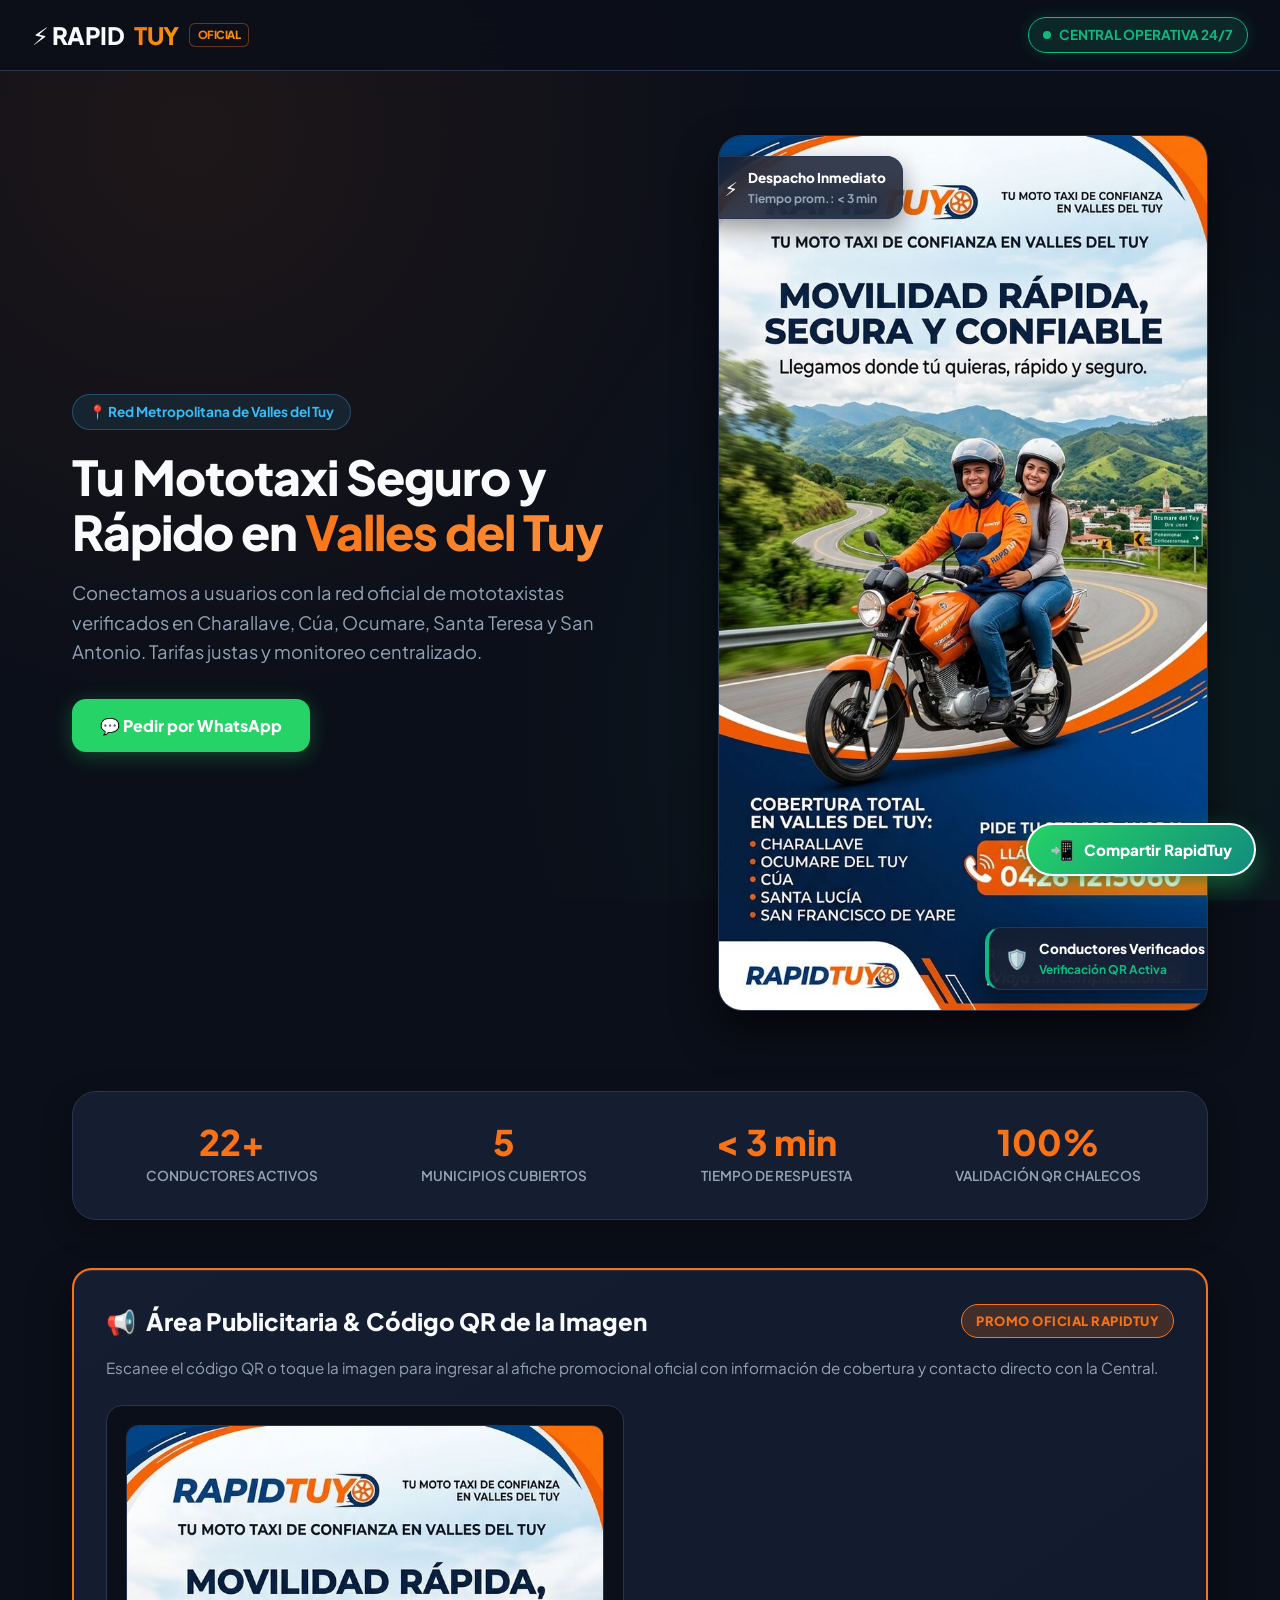
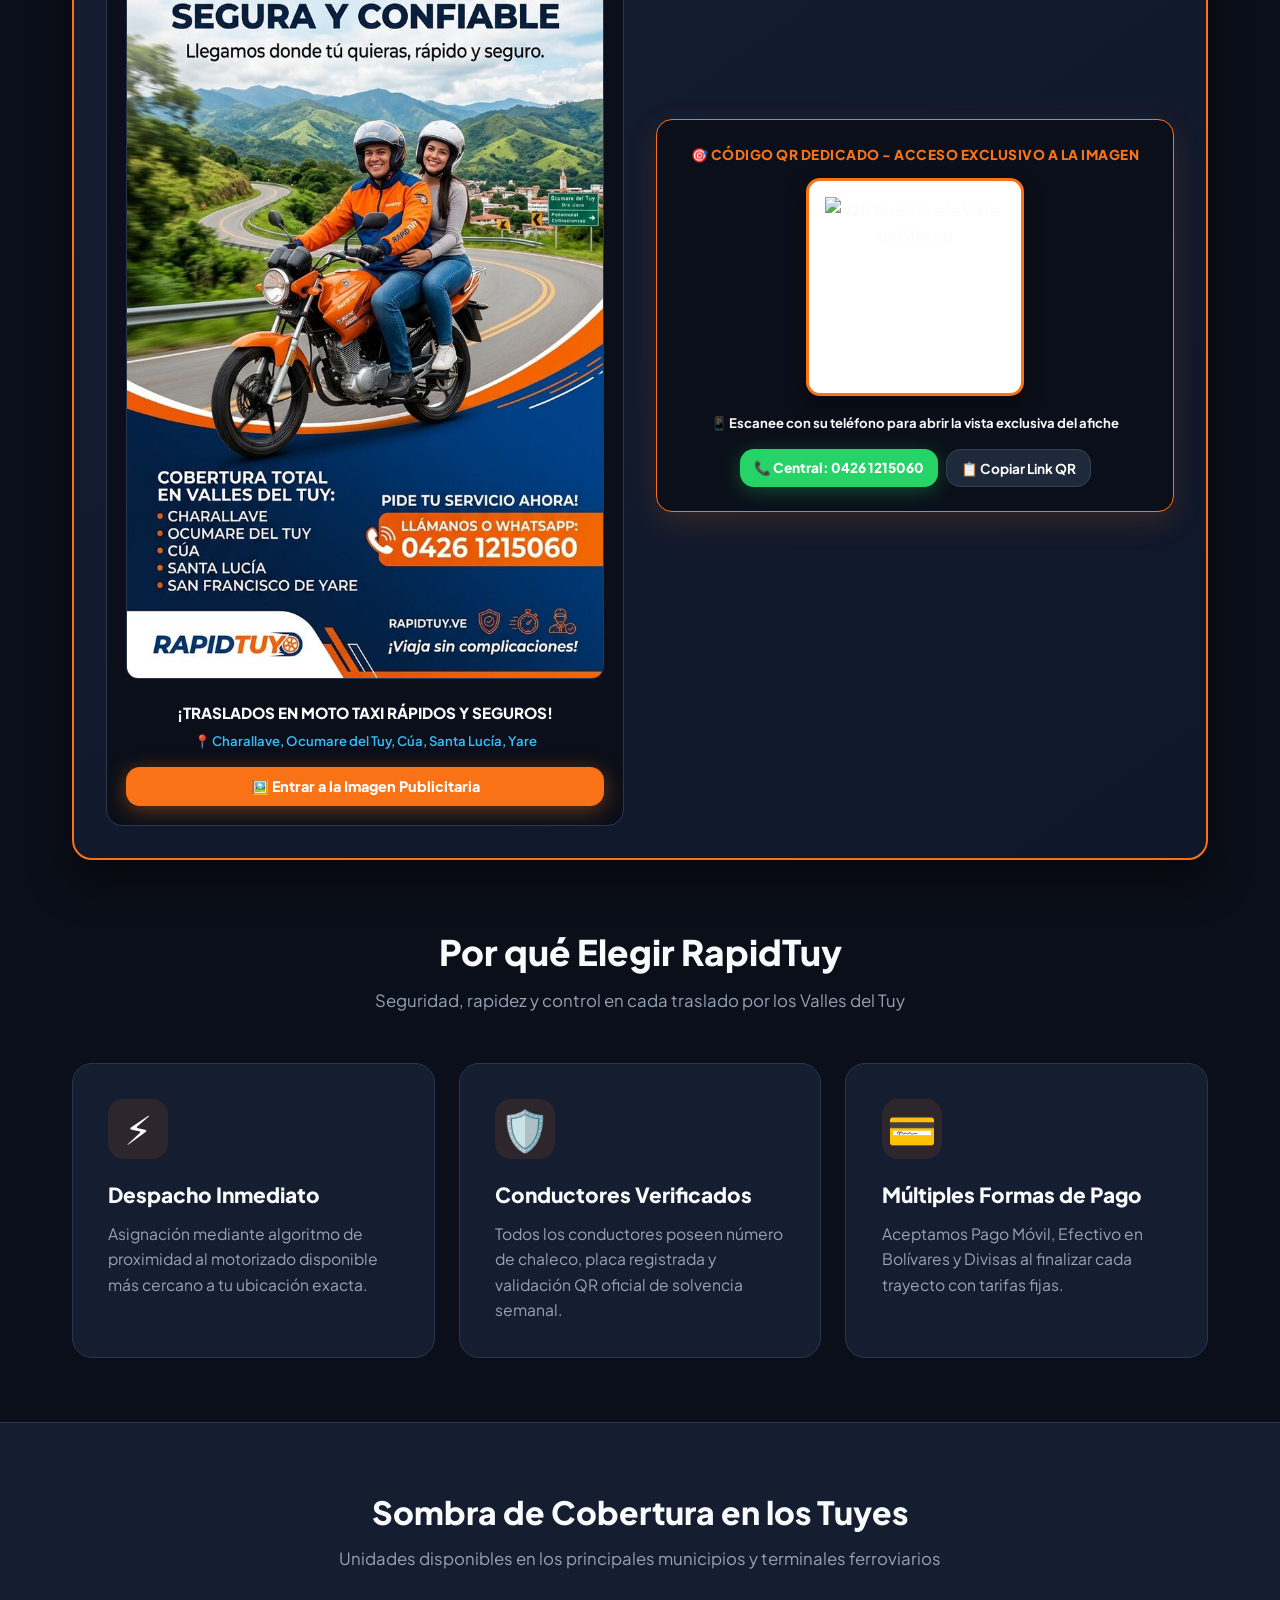
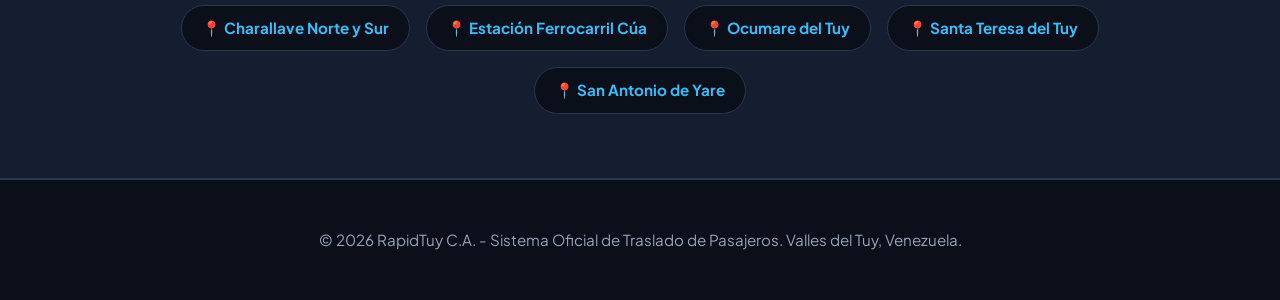
==== commit 0f80bda0: "refactor: remove deprecated calculator and app link Clean up UI by removing the fare estimator tool " ====
--- a/web_app/index.html
+++ b/web_app/index.html
@@ -761,9 +761,7 @@
                 <a href="https://wa.me/584261215060?text=Hola%20RapidTuy%20deseo%20solicitar%20un%20servicio%20de%20moto" class="btn btn-whatsapp" id="heroWhatsappBtn" target="_blank">
                     💬 Pedir por WhatsApp
                 </a>
-                <a href="https://ais-dev-k7q6427t2vsl3nsbjp7e4k-437635375840.us-west2.run.app" class="btn btn-primary" target="_blank">
-                    📱 Abrir App en Vivo
-                </a>
+
             </div>
         </div>
 
@@ -886,66 +884,6 @@
             </div>
         </div>
     </div>
-
-    <!-- FARE ESTIMATOR CALCULATOR -->
-    <section class="calculator-section">
-        <div class="calculator-card">
-            <div class="calculator-title">
-                <span>🧮</span> Estimador Inmediato de Tarifas
-            </div>
-            <div class="calculator-subtitle">
-                Calcula el costo estimado de tu viaje en Valles del Tuy y solicítalo directamente con la Central por WhatsApp.
-            </div>
-
-            <div class="form-grid">
-                <div class="form-group">
-                    <label for="origin">Punto de Origen</label>
-                    <select id="origin" class="form-control">
-                        <option value="charallave_centro">Charallave Centro / Ferrocarril</option>
-                        <option value="ferro_cua" selected>Estación Ferrocarril Cúa</option>
-                        <option value="ocumare_centro">Ocumare del Tuy Centro</option>
-                        <option value="santa_teresa">Santa Teresa del Tuy Centro</option>
-                        <option value="yare">San Antonio de Yare Plaza</option>
-                        <option value="tamanaco_tuy">C.C. Tamanaco Tuy (Charallave)</option>
-                        <option value="las_brisas">Las Brisas / Charallave Norte</option>
-                        <option value="pinto_salinas">Pinto Salinas / Cúa Sur</option>
-                    </select>
-                    <button type="button" id="btnGpsOrigin" class="btn-gps-origin">📡 Usar mi GPS en Vivo para Origen</button>
-                </div>
-
-                <div class="form-group">
-                    <label for="destination">Punto de Destino</label>
-                    <select id="destination" class="form-control">
-                        <option value="charallave_centro" selected>Charallave Centro / Ferrocarril</option>
-                        <option value="ferro_cua">Estación Ferrocarril Cúa</option>
-                        <option value="ocumare_centro">Ocumare del Tuy Centro</option>
-                        <option value="santa_teresa">Santa Teresa del Tuy Centro</option>
-                        <option value="yare">San Antonio de Yare Plaza</option>
-                        <option value="tamanaco_tuy">C.C. Tamanaco Tuy (Charallave)</option>
-                        <option value="las_brisas">Las Brisas / Charallave Norte</option>
-                        <option value="pinto_salinas">Pinto Salinas / Cúa Sur</option>
-                    </select>
-                    <button type="button" id="btnGpsDest" class="btn-gps-dest">📡 Usar mi GPS en Vivo para Destino</button>
-                </div>
-            </div>
-
-            <div class="estimate-box">
-                <div>
-                    <div style="font-size: 0.8rem; color: var(--text-muted); font-weight: 800; letter-spacing: 0.5px;">TARIFA ESTIMADA</div>
-                    <div class="estimate-price" id="farePrice">$4.00</div>
-                </div>
-                <div id="estimatedTime" style="color: var(--accent-blue); font-weight: 700; font-size: 1rem;">
-                    ⏱️ Tiempo de llegada est.: ~12 min
-                </div>
-            </div>
-
-            <div style="margin-top: 1.5rem;">
-                <a href="#" id="requestWhatsappBtn" class="btn btn-whatsapp" style="width: 100%; justify-content: center;" target="_blank">
-                    🚀 Pedir Este Servicio por WhatsApp
-                </a>
-            </div>
-        </div>
-    </section>
 
     <!-- FEATURES SECTION -->
     <section class="features-section">
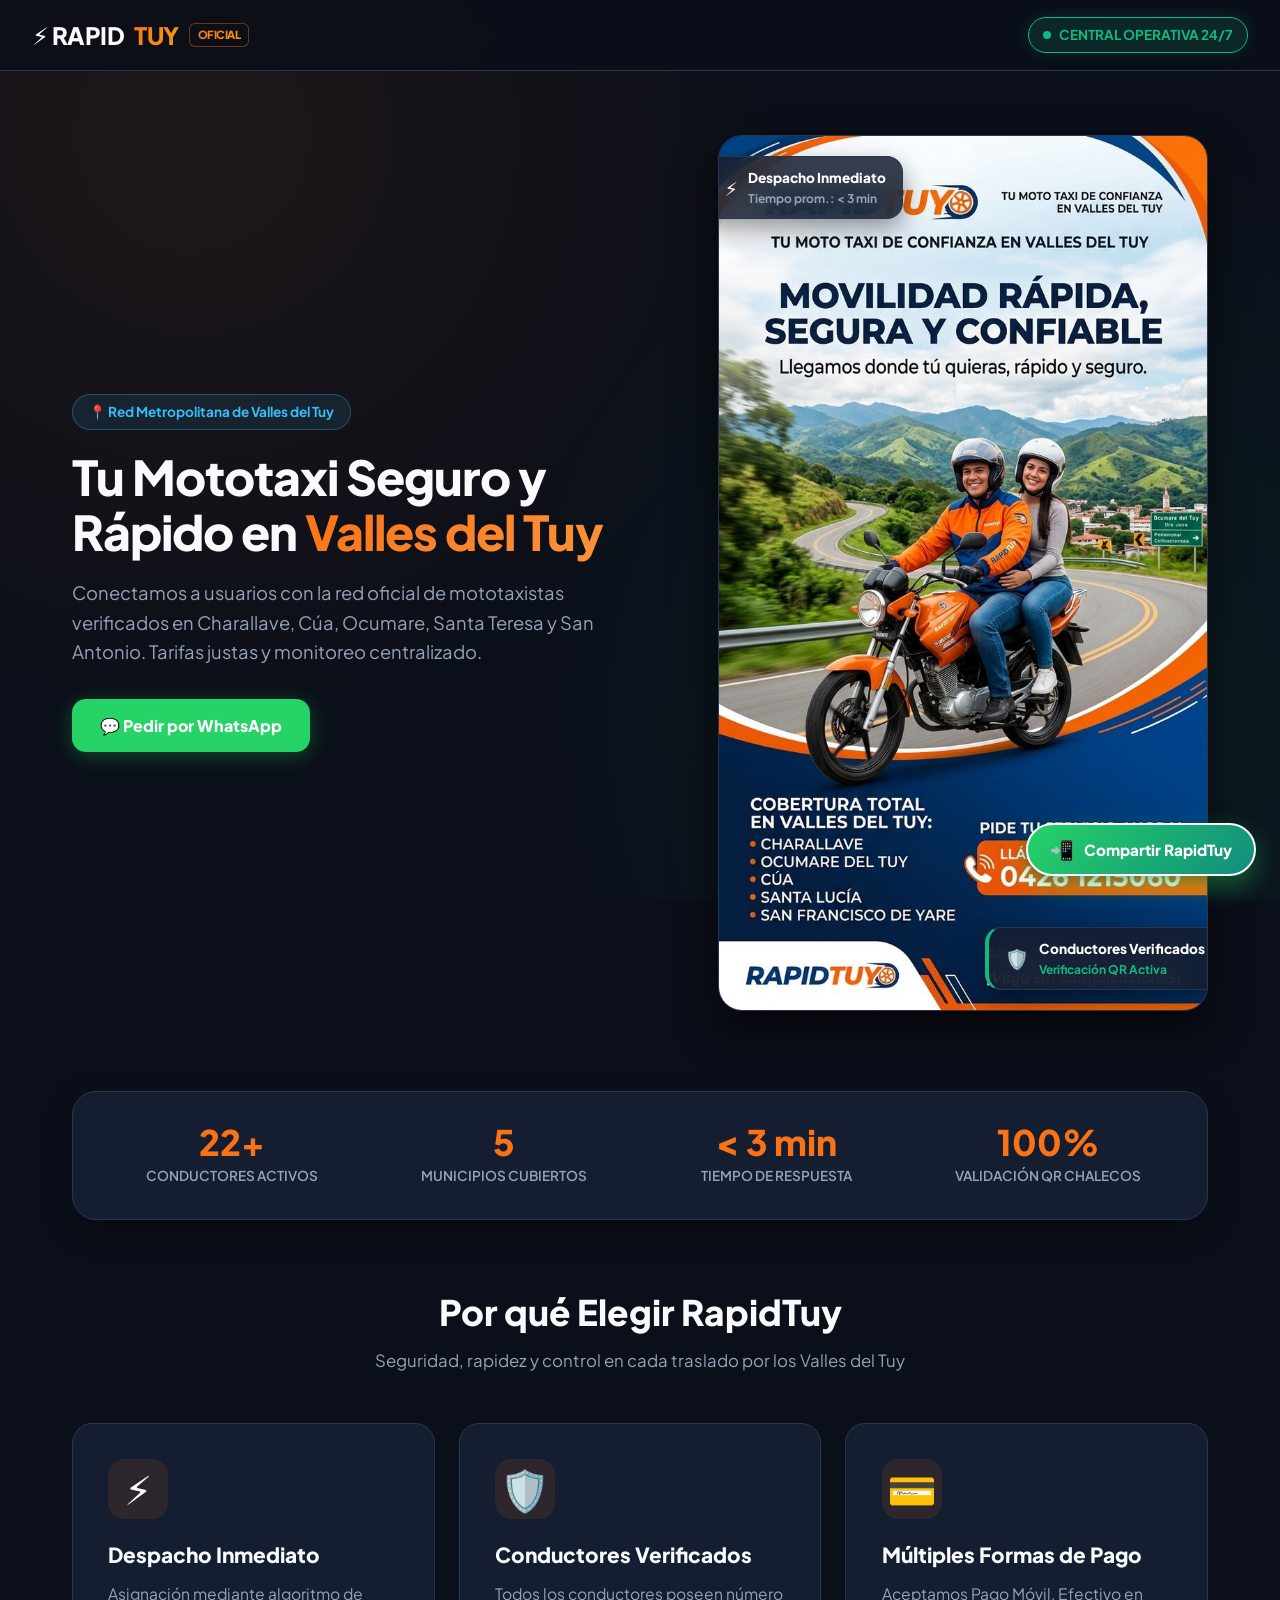
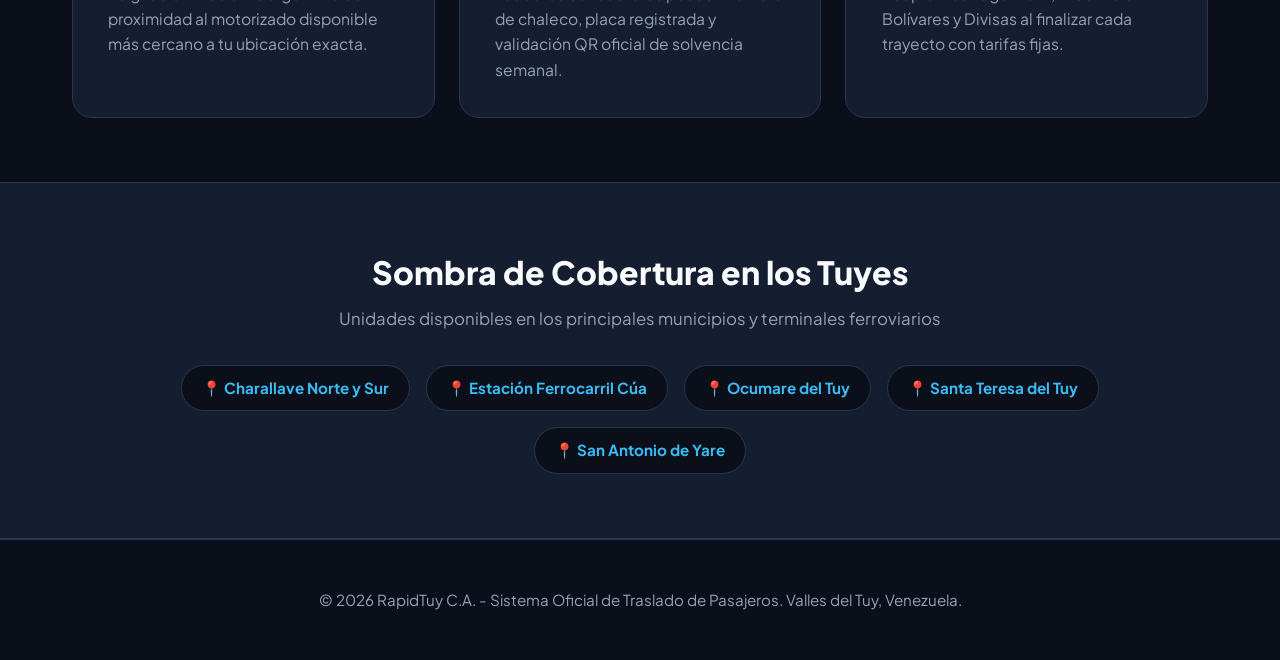
==== commit 54efee9d: "refactor: remove advertising and promo components Delete unused promotional styles, UI elements, and" ====
--- a/web_app/index.html
+++ b/web_app/index.html
@@ -578,129 +578,6 @@
             border-top: 1px solid var(--card-border);
         }
 
-        /* ADVERTISING & PROMO STYLES */
-        .promo-card-wrapper {
-            border: 2px solid var(--primary);
-            background: linear-gradient(145deg, #151D30 0%, #0F172A 100%);
-            border-radius: 20px;
-            padding: 2rem;
-            box-shadow: 0 20px 40px rgba(0, 0, 0, 0.5), inset 0 1px 0 rgba(255, 255, 255, 0.1);
-        }
-
-        .promo-header-badge {
-            background: rgba(249, 115, 22, 0.2);
-            border: 1px solid var(--primary);
-            color: var(--primary);
-            padding: 6px 14px;
-            border-radius: 20px;
-            font-weight: 800;
-            font-size: 0.8rem;
-            letter-spacing: 0.5px;
-        }
-
-        .promo-flyer-box {
-            background: #0B0F19;
-            border: 1px solid var(--card-border);
-            border-radius: 16px;
-            padding: 1.2rem;
-            text-align: center;
-            transition: transform 0.3s ease, border-color 0.3s ease;
-        }
-
-        .promo-flyer-box:hover {
-            transform: translateY(-4px);
-            border-color: var(--primary);
-        }
-
-        .promo-flyer-img {
-            width: 100%;
-            height: auto;
-            border-radius: 12px;
-            border: 1px solid #2A364F;
-            cursor: pointer;
-            transition: transform 0.3s ease;
-        }
-
-        .promo-flyer-img:hover {
-            transform: scale(1.02);
-        }
-
-        .promo-qr-box {
-            background: #0B0F19;
-            border: 1px solid var(--primary);
-            border-radius: 16px;
-            padding: 1.5rem;
-            text-align: center;
-            box-shadow: 0 10px 30px rgba(249, 115, 22, 0.15);
-        }
-
-        .promo-qr-container {
-            background: #FFFFFF;
-            border-radius: 14px;
-            padding: 1rem;
-            display: inline-block;
-            border: 3px solid var(--primary);
-            cursor: pointer;
-            box-shadow: 0 8px 20px rgba(0,0,0,0.4);
-            transition: transform 0.3s ease;
-        }
-
-        .promo-qr-container:hover {
-            transform: scale(1.05);
-        }
-
-        .promo-modal-backdrop {
-            display: none;
-            position: fixed;
-            top: 0;
-            left: 0;
-            width: 100vw;
-            height: 100vh;
-            background: rgba(0, 0, 0, 0.88);
-            backdrop-filter: blur(10px);
-            -webkit-backdrop-filter: blur(10px);
-            z-index: 10000;
-            justify-content: center;
-            align-items: center;
-            padding: 1rem;
-        }
-
-        .promo-modal-card {
-            background: #0B0F19;
-            border: 2px solid var(--primary);
-            border-radius: 20px;
-            max-width: 600px;
-            width: 100%;
-            max-height: 90vh;
-            overflow-y: auto;
-            padding: 1.5rem;
-            position: relative;
-            box-shadow: 0 25px 60px rgba(0, 0, 0, 0.9);
-        }
-
-        .promo-modal-close {
-            position: absolute;
-            top: 15px;
-            right: 15px;
-            background: #1E293B;
-            border: 1px solid #334155;
-            color: white;
-            border-radius: 50%;
-            width: 36px;
-            height: 36px;
-            cursor: pointer;
-            font-weight: bold;
-            font-size: 1.1rem;
-            display: flex;
-            align-items: center;
-            justify-content: center;
-            transition: background 0.2s ease;
-        }
-
-        .promo-modal-close:hover {
-            background: #334155;
-        }
-
         /* FLOATING SHARE BUTTON */
         .floating-share-btn {
             position: fixed;
@@ -808,83 +685,6 @@
         </div>
     </section>
 
-    <!-- ADVERTISING & PROMO QR SECTION -->
-    <section class="advertising-section" id="areaPublicitaria" style="max-width: 1200px; margin: 3rem auto; padding: 0 2rem;">
-        <div class="promo-card-wrapper">
-            <div style="display: flex; justify-content: space-between; align-items: center; flex-wrap: wrap; gap: 1rem; margin-bottom: 1rem;">
-                <div class="calculator-title" style="margin-bottom: 0;">
-                    <span>📢</span> Área Publicitaria & Código QR de la Imagen
-                </div>
-                <span class="promo-header-badge">PROMO OFICIAL RAPIDTUY</span>
-            </div>
-
-            <p style="color: var(--text-muted); font-size: 0.95rem; margin-bottom: 1.5rem;">
-                Escanee el código QR o toque la imagen para ingresar al afiche promocional oficial con información de cobertura y contacto directo con la Central.
-            </p>
-
-            <div style="display: grid; grid-template-columns: repeat(auto-fit, minmax(280px, 1fr)); gap: 2rem; align-items: center;">
-                <!-- Promotional Image Card -->
-                <div class="promo-flyer-box">
-                    <img src="[data-uri]" alt="Folleto Promocional RapidTuy" class="promo-flyer-img" onclick="openPromoModal()" onerror="this.onerror=null; this.src='data:image/svg+xml;utf8,<svg xmlns=\'http://www.w3.org/2000/svg\' width=\'600\' height=\'800\' viewBox=\'0 0 600 800\'><rect width=\'100%\' height=\'100%\' fill=\'%230B0F19\'/><rect x=\'20\' y=\'20\' width=\'560\' height=\'760\' rx=\'20\' fill=\'%23151D30\' stroke=\'%23F97316\' stroke-width=\'4\'/><text x=\'50%\' y=\'15%\' font-family=\'sans-serif\' font-weight=\'bold\' font-size=\'32\' fill=\'%23F97316\' text-anchor=\'middle\'>📢 AFICHE PROMOCIONAL</text><text x=\'50%\' y=\'25%\' font-family=\'sans-serif\' font-weight=\'bold\' font-size=\'28\' fill=\'%23FFFFFF\' text-anchor=\'middle\'>RAPIDTUY VALLES DEL TUY</text><text x=\'50%\' y=\'35%\' font-family=\'sans-serif\' font-size=\'20\' fill=\'%2338BDF8\' text-anchor=\'middle\'>¡Traslados Rápidos y Seguros!</text><text x=\'50%\' y=\'50%\' font-family=\'sans-serif\' font-weight=\'bold\' font-size=\'24\' fill=\'%2310B981\' text-anchor=\'middle\'>📞 Central: 0426 1215060</text><text x=\'50%\' y=\'65%\' font-family=\'sans-serif\' font-size=\'16\' fill=\'%2394A3B8\' text-anchor=\'middle\'>Charallave • Cúa • Ocumare • Santa Lucía • Yare</text></svg>';">
-                    <div style="margin-top: 1rem; font-weight: 800; font-size: 0.95rem; color: #F8FAFC;">
-                        ¡TRASLADOS EN MOTO TAXI RÁPIDOS Y SEGUROS!
-                    </div>
-                    <div style="font-size: 0.82rem; color: var(--accent-blue); margin-top: 0.25rem; font-weight: 600;">
-                        📍 Charallave, Ocumare del Tuy, Cúa, Santa Lucía, Yare
-                    </div>
-                    <button class="btn btn-primary" onclick="openPromoModal()" style="width: 100%; margin-top: 1rem; font-size: 0.9rem; padding: 10px; justify-content: center;">
-                        🖼️ Entrar a la Imagen Publicitaria
-                    </button>
-                </div>
-
-                <!-- QR Generator Card for Image Access -->
-                <div class="promo-qr-box">
-                    <div style="font-weight: 800; font-size: 0.85rem; color: var(--primary); letter-spacing: 0.5px; margin-bottom: 0.8rem; text-transform: uppercase;">
-                        🎯 CÓDIGO QR DEDICADO - ACCESO EXCLUSIVO A LA IMAGEN
-                    </div>
-                    
-                    <div class="promo-qr-container" onclick="window.open('./flyer.html', '_blank')">
-                        <img id="advertisingQrImg" src="https://api.qrserver.com/v1/create-qr-code/?size=300x300&data=https://ais-pre-k7q6427t2vsl3nsbjp7e4k-437635375840.us-west2.run.app/flyer.html" alt="QR Directo a la Vista del Afiche" style="width: 180px; height: 180px; display: block;">
-                    </div>
-
-                    <div style="margin-top: 1rem; font-size: 0.82rem; color: #F8FAFC; font-weight: 700;">
-                        📱 Escanee con su teléfono para abrir la vista exclusiva del afiche
-                    </div>
-
-                    <div style="margin-top: 1rem; display: flex; gap: 0.5rem; justify-content: center; flex-wrap: wrap;">
-                        <a href="https://wa.me/584261215060?text=Hola%20RapidTuy%20vi%20el%20afiche%20publicitario" target="_blank" class="btn btn-whatsapp" style="font-size: 0.85rem; padding: 8px 14px;">
-                            📞 Central: 0426 1215060
-                        </a>
-                        <button onclick="copyPromoUrl()" class="btn" style="background: #1E293B; border: 1px solid #334155; color: white; font-size: 0.85rem; padding: 8px 14px; font-weight: 700;">
-                            📋 Copiar Link QR
-                        </button>
-                    </div>
-                </div>
-            </div>
-        </div>
-    </section>
-
-    <!-- PROMO MODAL -->
-    <div id="promoModal" class="promo-modal-backdrop" style="display: none;">
-        <div class="promo-modal-card">
-            <button onclick="closePromoModal()" class="promo-modal-close">✕</button>
-            <div style="font-size: 1rem; font-weight: 800; color: var(--primary); margin-bottom: 1rem; display: flex; align-items: center; gap: 8px;">
-                📢 PUBLICIDAD OFICIAL RAPIDTUY
-            </div>
-            <img src="[data-uri]